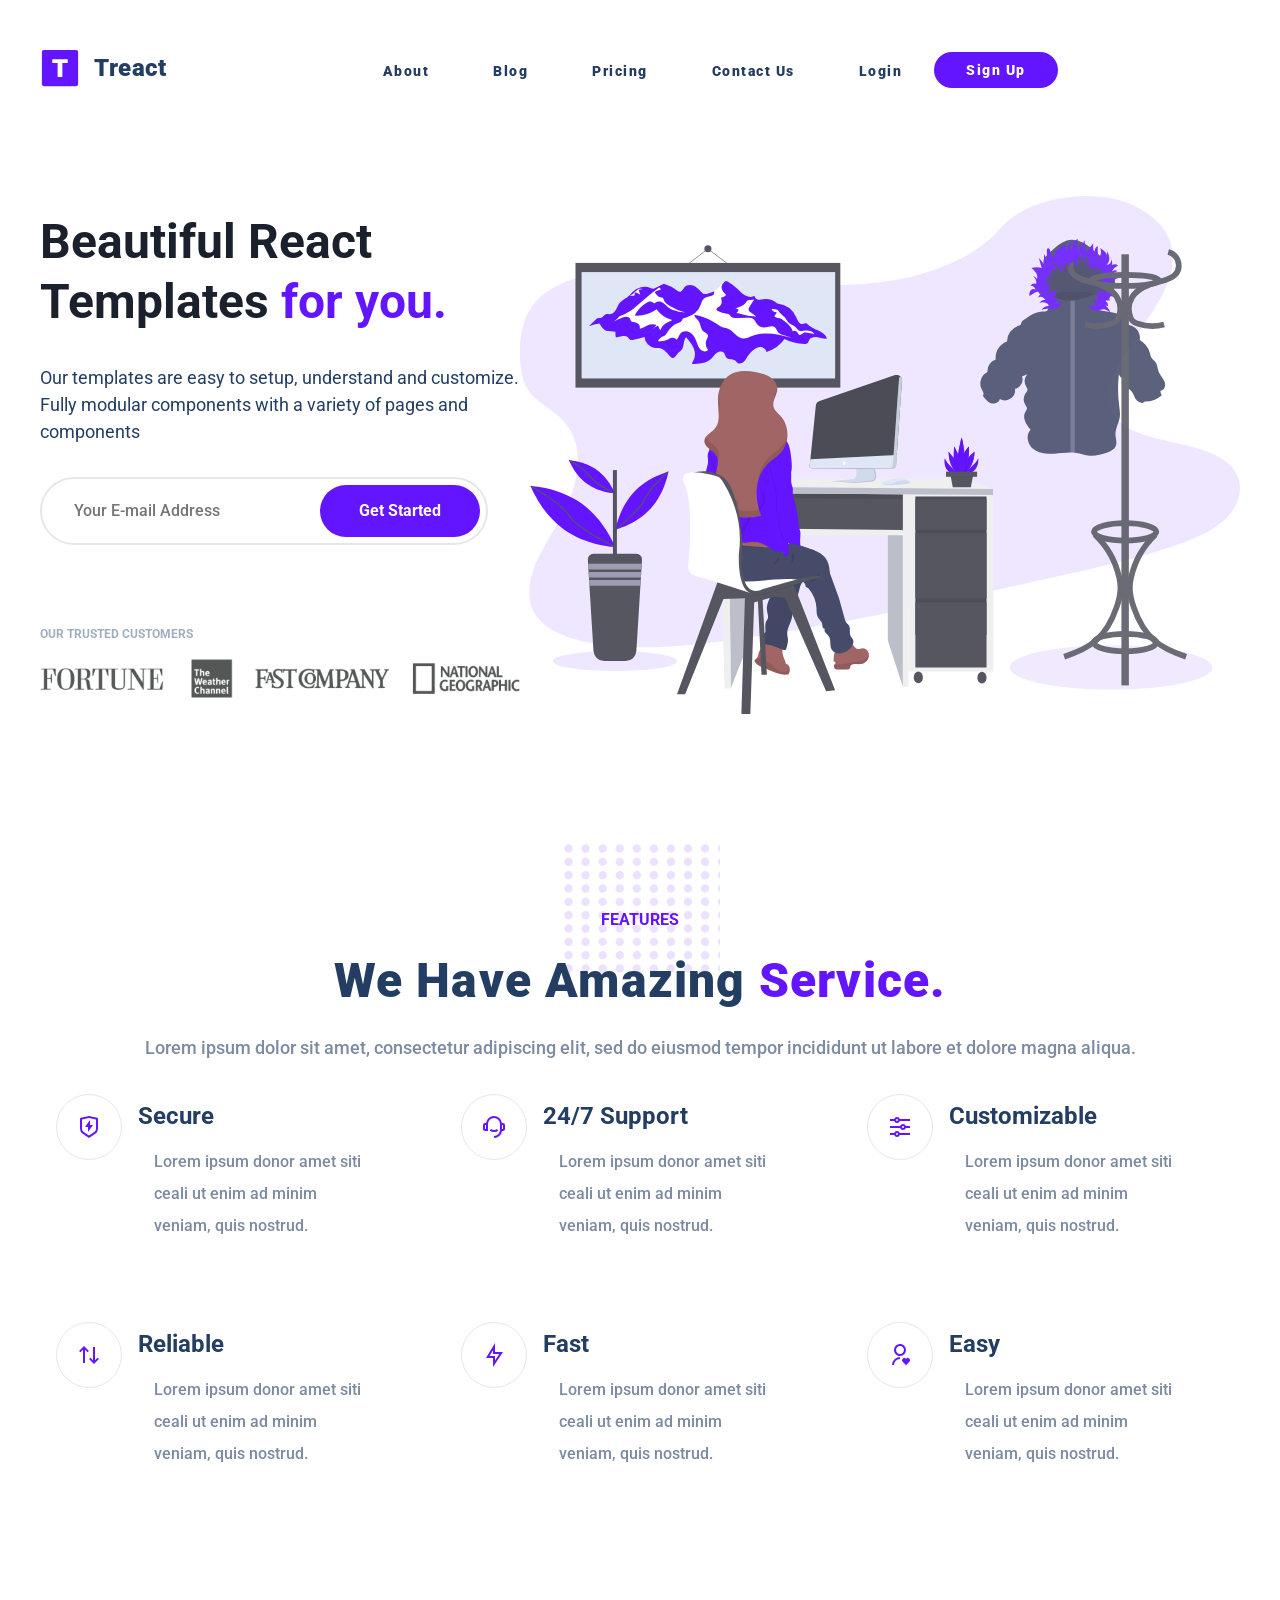
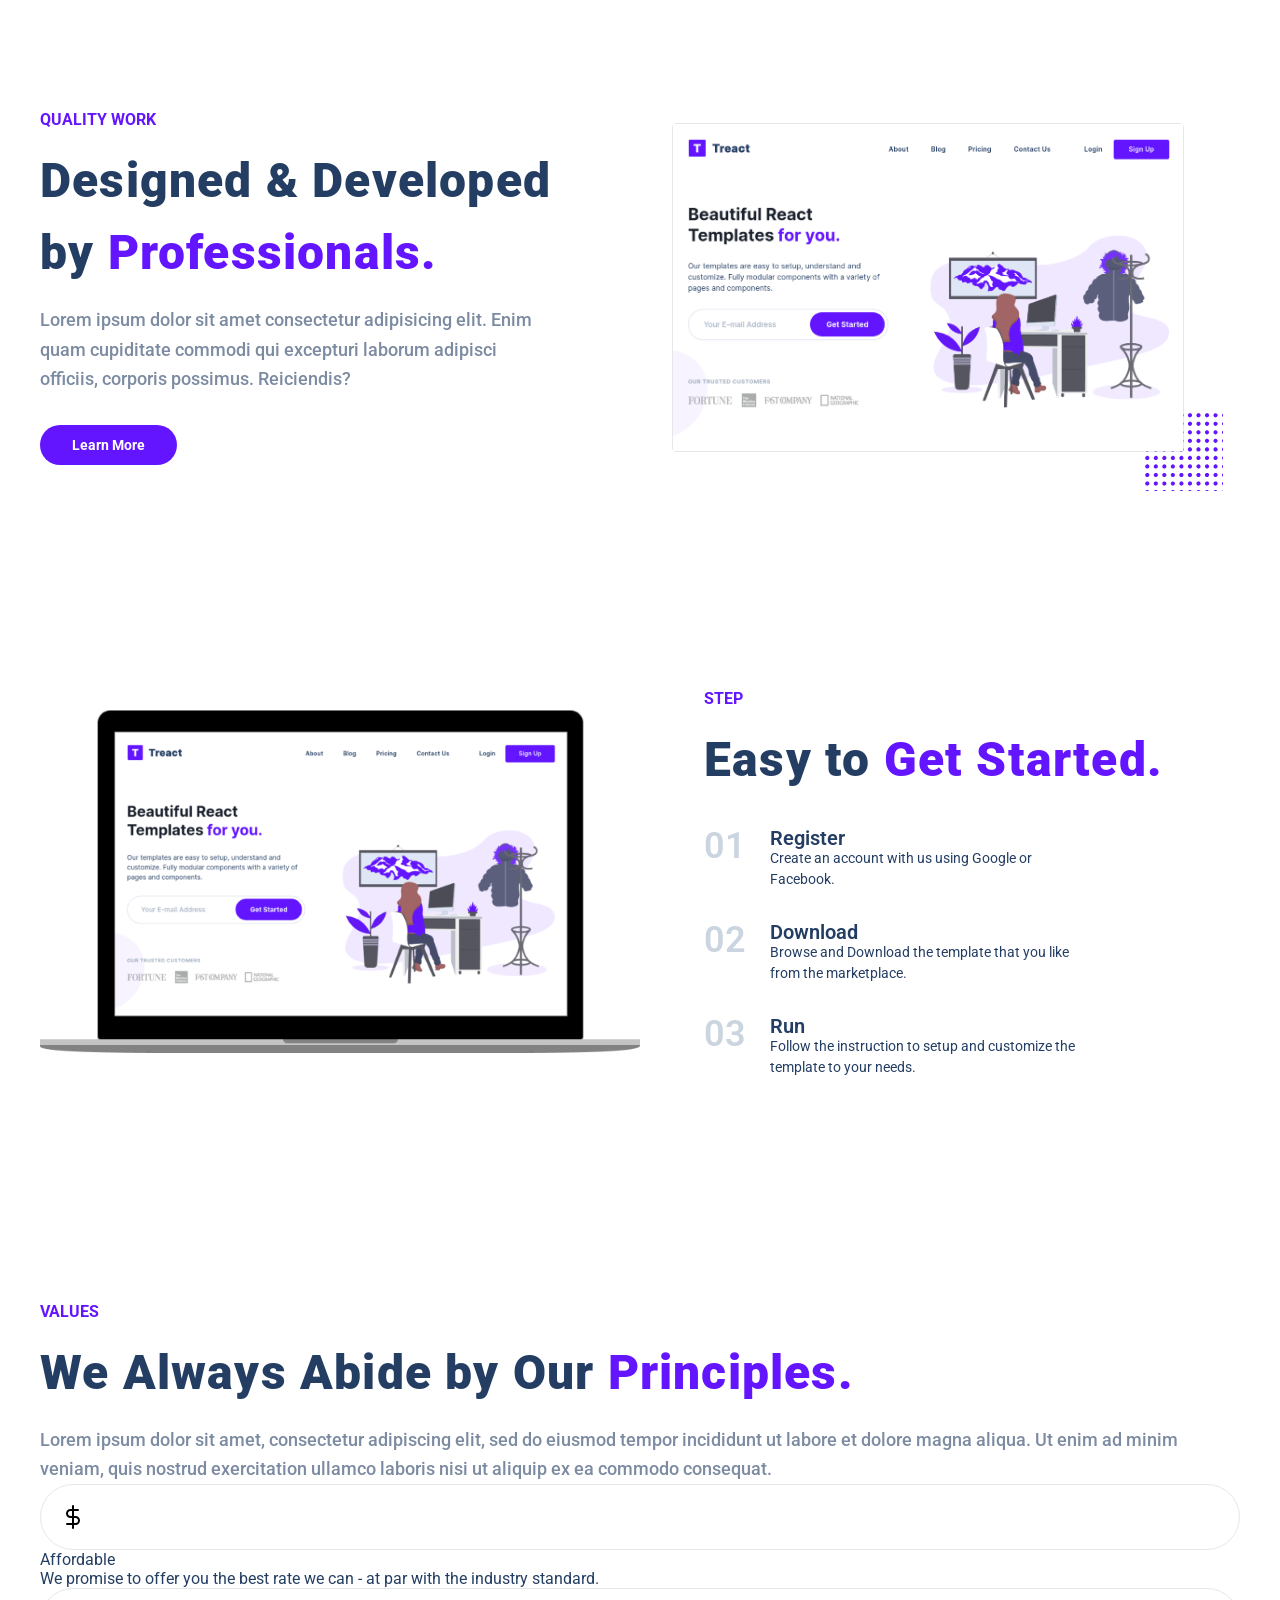
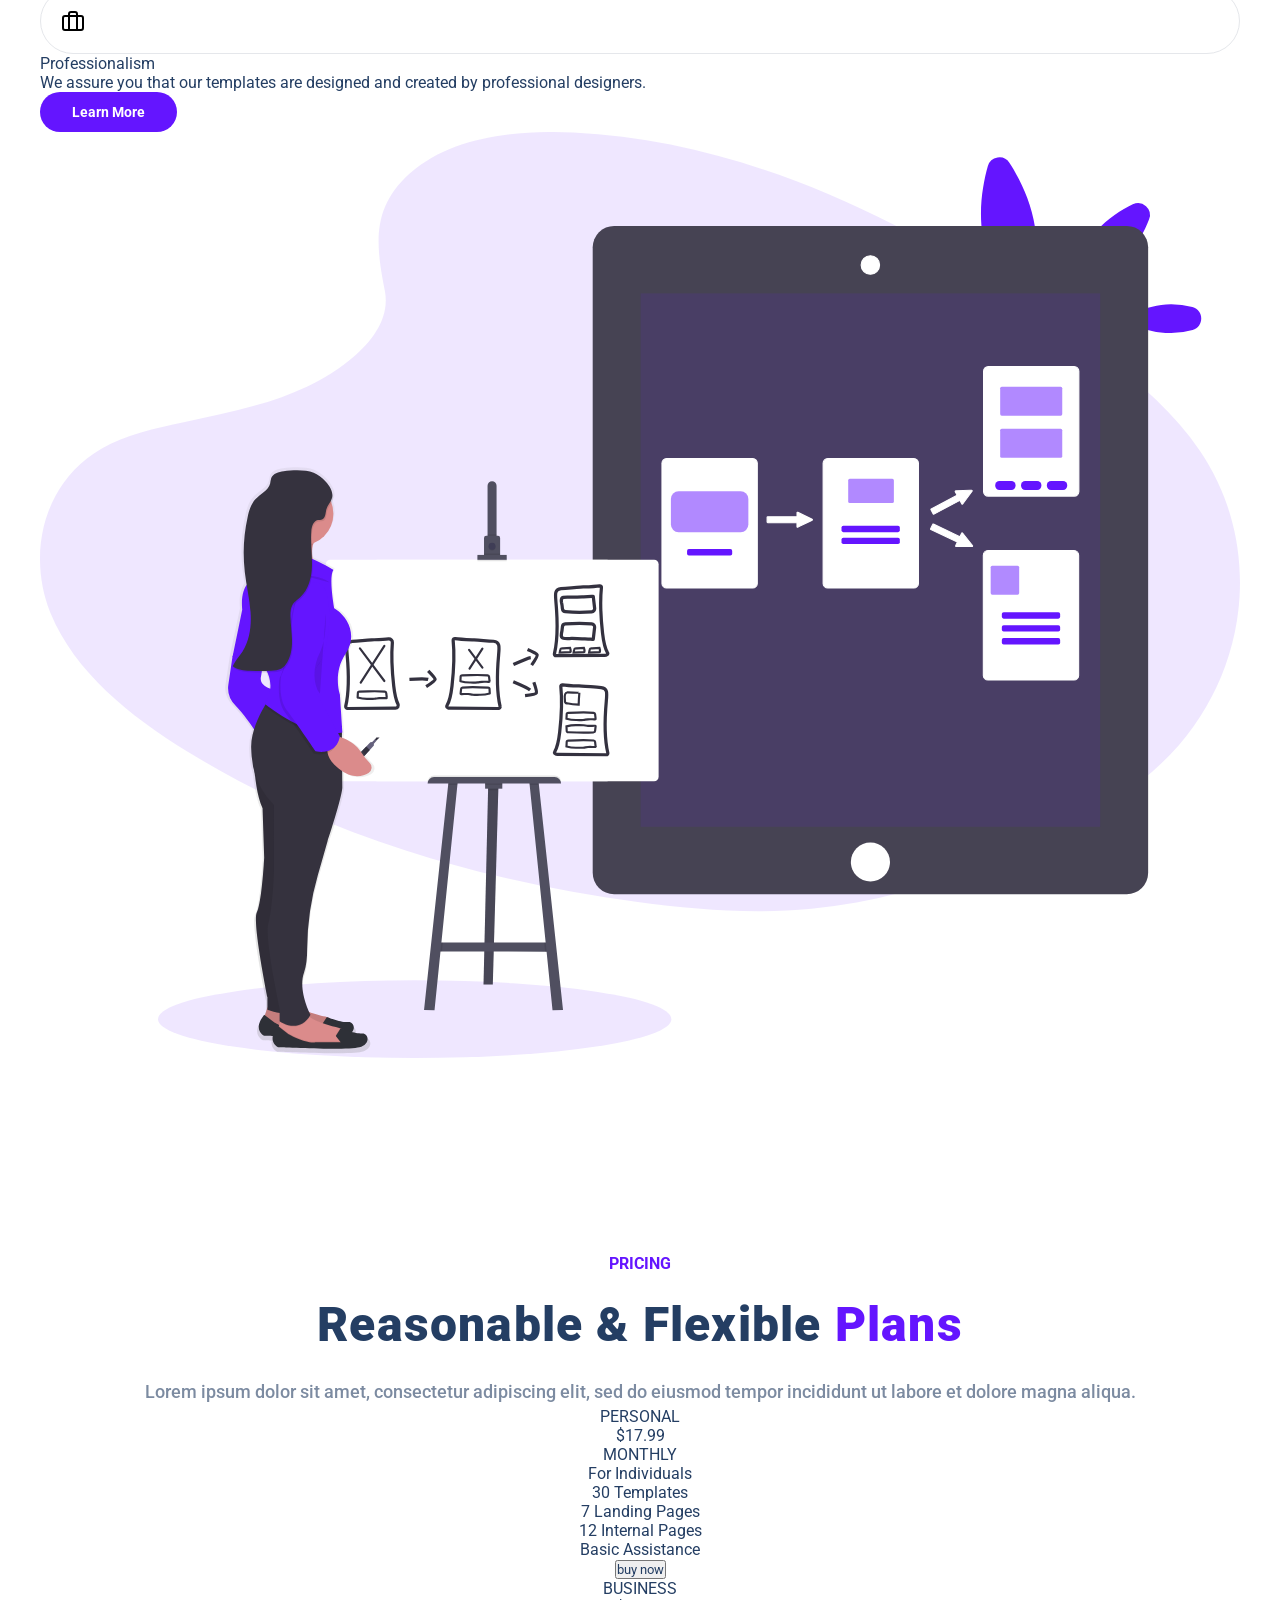
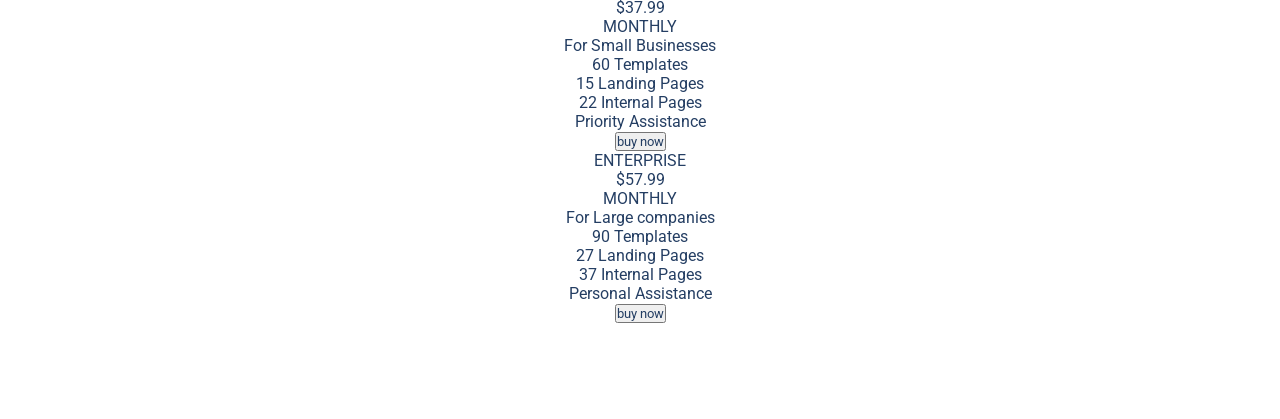
==== index-test.html @ e3ac6ba7 "created a test site that is not working for the pricing" ====
<!DOCTYPE html>
<html lang="en">
<head>
    <!-- <script src="https://kit.fontawesome.com/c29aec6c69.js" crossorigin="anonymous"></script> -->
    <meta charset="UTF-8">
    <meta name="viewport" content="width=device-width, initial-scale=1.0">
    <title>Treact</title>
    <link rel="stylesheet" href="style.css">
    <!-- <link rel="stylesheet" href="https://cdnjs.cloudflare.com/ajax/libs/font-awesome/6.5.1/css/all.min.css"/> -->
    <link rel="stylesheet" href="https://pro.fontawesome.com/releases/v5.10.0/css/all.css"
        integrity="sha384-AYmEC3Yw5cVb3ZcuHtOA93w35dYTsvhLPVnYs9eStHfGJvOvKxVfELGroGkvsg+p" crossorigin="anonymous" />
    <script src="index.js"></script>
</head>
<body>
    <section id="landing">
        <nav>
            <div class=" row nav">
                <div class="nav__logo">
                    <img class="nav__logo--img" src=".\assets\logo.svg" alt="React Logo" />
                    <div class="nav__logo--title">Treact</div>
                </div>
                <ul class="nav__links">
                    <li><a href="#" class="nav__link">About</a></li>
                    <li><a href="#" class="nav__link">Blog</a></li>
                    <li><a href="#" class="nav__link">Pricing</a></li>
                    <li><a href="#" class="nav__link">Contact Us</a></li>
                    <li><a href="#" class="nav__link">Login</a></li>
                    <li><a href="sign-up.html" class="nav__link nav__link--primary">Sign Up</a></li>
                </ul>
                <!-- this button works with the url link above with the 'https' -->
                <!-- <button class="btn__menu" id="menu" onclick="openMenu()"><i class="fa-solid fa-bars-staggered"></i></button> -->
                 <div class="btn__menu menu__X" id="menu" onclick="openMenu()">
                    <i class="fa-solid fa-bars-staggered"></i>
                 </div>
                    
                <div class="menu__backdrop" id="menu">
                    <button class="btn__menu btn__menu--close" id="close" onclick="closeMenu()">
                        <i class="fa-solid fa-times"></i>
                    </button>
                    <ul class="menu__links">
                        <li class="menu__list">
                            <a href="#" class="menu__link" onclick="closeMenu()">HOME</a>
                        </li>
                        <li class="menu__list">
                            <a href="#" class="menu__link" onclick="closeMenu()">FEATURES</a>
                        </li>
                        <li class="menu__list">
                            <a href="#" class="menu__link" onclick="closeMenu()">WORKS</a>
                        </li>
                        <li class="menu__list">
                            <a href="#" class="menu__link" onclick="closeMenu()">STEPS</a>
                        </li>
                        <li class="menu__list">
                            <a href="#" class="menu__link" onclick="closeMenu()">VALUES</a>
                        </li>
                        <li class="menu__list">
                            <a href="#" class="menu__link" onclick="closeMenu()">PRICING</a>
                        </li>
                        <li class="menu__list">
                            <a href="#" class="menu__link" onclick="closeMenu()">TESTIMONIALS</a>
                        </li>
                        <li class="menu__list">
                            <a href="#" class="menu__link" onclick="closeMenu()">CONTACTS</a>
                        </li>
                    </ul>
                </div>
            </div>
        </nav>
    </section>
    <header>
        <div class="container">
            <div class="row">
                <div class="header__description">
                    <h1>
                        Beautiful React Templates <span class="purple">for you.</span>
                    </h1>
                    <p class="header__description--para">
                        Our templates are easy to setup, understand and 
                        customize.  Fully modular components with a variety of pages and 
                        components
                    </p>
                    <div class="header__email">
                        <input type="email" class="header__email--input" placeholder="Your E-mail Address">
                        <button class="header__email--btn">Get Started</button>
                    </div>
                    <p class="header__customers--title">OUR TRUSTED CUSTOMERS</p>
                    <img src="./assets/customers-logo-strip.png" class="header__customers">
                </div>
                <figure class="header__img--wrapper"> 
                    <img src="./assets/design-illustration.svg" class="header__img">
                </figure>
            </div>
        </div>
    </header>
    <!-- this is the feature section of the website -->
    <section>

    </section>
    <main>
        <section id="features">
            <div class="container">
                <div class="row__narrow">
                    <h4 class="section__tag">FEATURES</h4>
                    <h2 class="section__title">
                        We Have Amazing <span class="purple">Service.</span>
                    </h2>
                    <div class="section__para">
                        Lorem ipsum dolor sit amet, consectetur adipiscing elit, 
                        sed do eiusmod tempor incididunt ut labore et dolore magna aliqua.
                    </div>
                    <div class="services">
                        <div class="service">
                            <div class="service__row">
                                <figure class="service__img--wrapper">
                                    <img src="./assets/shield-icon.svg" class="service__img">
                                </figure>
                                <div class="service__text">
                                    <h2 class="service__title">Secure</h2>
                                    <p class="service__para">
                                      Lorem ipsum donor amet siti ceali ut enim ad minim veniam, 
                                      quis nostrud. 
                                    </p>
                                </div>
                            </div>
                        </div>
                        <div class="service">
                            <div class="service__row">
                                <figure class="service__img--wrapper">
                                    <img src="./assets/support-icon.svg" class="service__img">
                                </figure>
                                <div class="service__text">
                                    <h2 class="service__title">24/7 Support</h2>
                                    <p class="service__para">
                                      Lorem ipsum donor amet siti ceali ut enim ad minim veniam, 
                                      quis nostrud. 
                                    </p>
                                </div>
                            </div>
                        </div>
                        <div class="service">
                            <div class="service__row">
                                <figure class="service__img--wrapper">
                                    <img src="./assets/customize-icon.svg" class="service__img">
                                </figure>
                                <div class="service__text">
                                    <h2 class="service__title">Customizable</h2>
                                    <p class="service__para">
                                      Lorem ipsum donor amet siti ceali ut enim ad minim veniam, 
                                      quis nostrud. 
                                    </p>
                                </div>
                            </div>
                        </div>
                        <div class="service">
                            <div class="service__row">
                                <figure class="service__img--wrapper">
                                    <img src="./assets/reliable-icon.svg" class="service__img">
                                </figure>
                                <div class="service__text">
                                    <h2 class="service__title">Reliable</h2>
                                    <p class="service__para">
                                      Lorem ipsum donor amet siti ceali ut enim ad minim veniam, 
                                      quis nostrud. 
                                    </p>
                                </div>
                            </div>
                        </div>
                        <div class="service">
                            <div class="service__row">
                                <figure class="service__img--wrapper">
                                    <img src="./assets/fast-icon.svg" class="service__img">
                                </figure>
                                <div class="service__text">
                                    <h2 class="service__title">Fast</h2>
                                    <p class="service__para">
                                      Lorem ipsum donor amet siti ceali ut enim ad minim veniam, 
                                      quis nostrud. 
                                    </p>
                                </div>
                            </div>
                        </div>
                        <div class="service">
                            <div class="service__row">
                                <figure class="service__img--wrapper">
                                    <img src="./assets/simple-icon.svg" class="service__img">
                                </figure>
                                <div class="service__text">
                                    <h2 class="service__title">Easy</h2>
                                    <p class="service__para">
                                      Lorem ipsum donor amet siti ceali ut enim ad minim veniam, 
                                      quis nostrud. 
                                    </p>
                                </div>
                            </div>
                        </div>
                    </div>
                </div>
            </div>
        </section>
        <section id="quality">
            <div class="container">
                <div class="row">
                    <div class="quality__description">
                        <div class="section__tag">QUALITY WORK</div>
                        <h2 class="section__title">
                            Designed & Developed by 
                            <span class="purple">Professionals.</span>
                        </h2>
                        <p class="section__para">
                            Lorem ipsum dolor sit amet consectetur adipisicing elit. 
                            Enim quam cupiditate commodi qui excepturi laborum adipisci officiis, 
                            corporis possimus. Reiciendis?
                        </p>
                        <button class="btn">Learn More</button>
                    </div>
                    <figure class="quality__img--wrapper">
                        <img src="./assets/hero-screenshot-1.png" class="quality__img">
                        <svg viewBox="0 0 1200 1200" class="quality__grid">
                            <path d="M 55 33.5 C 44.5 37 35 47.6 32.8 58.3 c -4.3 20.6 16.3 41.2 36.9 36.9 c 15.5 -3.2 27.5 -19 26 -33.9 c -1.1 -10.5 -9 -21.3 -19 -26.2 c -6.1 -2.9 -15.5 -3.6 -21.7 -1.6 Z M 183 33.5 c -15.1 5 -25.3 21.6 -22.2 36.2 c 2.5 11.9 13.6 23 25.4 25.5 c 19.4 4.1 39.5 -14.2 37.5 -33.9 c -1.1 -10.5 -9 -21.3 -19 -26.2 c -6.1 -2.9 -15.5 -3.6 -21.7 -1.6 Z M 311 33.5 c -10.5 3.5 -20 14.1 -22.2 24.8 c -4.3 20.6 16.3 41.2 36.9 36.9 c 15.5 -3.2 27.5 -19 26 -33.9 c -1.1 -10.5 -9 -21.3 -19 -26.2 c -6.1 -2.9 -15.5 -3.6 -21.7 -1.6 Z M 439 33.5 c -10.5 3.5 -20 14.1 -22.2 24.8 c -4.3 20.6 16.3 41.2 36.9 36.9 c 15.5 -3.2 27.5 -19 26 -33.9 c -1.1 -10.5 -9 -21.3 -19 -26.2 c -6.1 -2.9 -15.5 -3.6 -21.7 -1.6 Z M 567 33.5 c -10.5 3.5 -20 14.1 -22.2 24.8 c -4.3 20.6 16.3 41.2 36.9 36.9 c 15.5 -3.2 27.5 -19 26 -33.9 c -1.1 -10.5 -9 -21.3 -19 -26.2 c -6.1 -2.9 -15.5 -3.6 -21.7 -1.6 Z M 695 33.5 c -10.5 3.5 -20 14.1 -22.2 24.8 c -4.3 20.6 16.3 41.2 36.9 36.9 c 15.5 -3.2 27.5 -19 26 -33.9 c -1.1 -10.5 -9 -21.3 -19 -26.2 c -6.1 -2.9 -15.5 -3.6 -21.7 -1.6 Z M 823 33.5 c -10.5 3.5 -20 14.1 -22.2 24.8 c -4.3 20.6 16.3 41.2 36.9 36.9 c 15.5 -3.2 27.5 -19 26 -33.9 c -1.1 -10.5 -9 -21.3 -19 -26.2 c -6.1 -2.9 -15.5 -3.6 -21.7 -1.6 Z M 951 33.5 c -10.5 3.5 -20 14.1 -22.2 24.8 c -4.3 20.6 16.3 41.2 36.9 36.9 c 15.5 -3.2 27.5 -19 26 -33.9 c -1.1 -10.5 -9 -21.3 -19 -26.2 c -6.1 -2.9 -15.5 -3.6 -21.7 -1.6 Z M 1079 33.5 c -10.5 3.5 -20 14.1 -22.2 24.8 c -2.5 11.7 3.2 24.4 14.2 31.9 c 10.7 7.4 22.9 7.5 33.7 0.3 c 17.7 -11.8 20.1 -33.8 5.3 -48.5 c -8.5 -8.6 -20.7 -11.9 -31 -8.5 Z M 1207 33.5 c -10.5 3.5 -20 14.1 -22.2 24.8 c -2.5 11.7 3.2 24.4 14.2 31.9 c 10.7 7.4 22.9 7.5 33.7 0.3 c 17.7 -11.8 20.1 -33.8 5.3 -48.5 c -8.5 -8.6 -20.7 -11.9 -31 -8.5 Z M 55 161.5 c -10.5 3.5 -20 14.1 -22.2 24.8 c -4.3 20.6 16.3 41.2 36.9 36.9 c 15.5 -3.2 27.5 -19 26 -33.9 c -1.1 -10.5 -9 -21.3 -19 -26.2 c -6.1 -2.9 -15.5 -3.6 -21.7 -1.6 Z M 183 161.5 c -15.1 5 -25.3 21.6 -22.2 36.2 c 2.5 11.9 13.6 23 25.4 25.5 c 19.4 4.1 39.5 -14.2 37.5 -33.9 c -1.1 -10.5 -9 -21.3 -19 -26.2 c -6.1 -2.9 -15.5 -3.6 -21.7 -1.6 Z M 311 161.5 c -10.5 3.5 -20 14.1 -22.2 24.8 c -4.3 20.6 16.3 41.2 36.9 36.9 c 15.5 -3.2 27.5 -19 26 -33.9 c -1.1 -10.5 -9 -21.3 -19 -26.2 c -6.1 -2.9 -15.5 -3.6 -21.7 -1.6 Z M 439 161.5 c -10.5 3.5 -20 14.1 -22.2 24.8 c -4.3 20.6 16.3 41.2 36.9 36.9 c 15.5 -3.2 27.5 -19 26 -33.9 c -1.1 -10.5 -9 -21.3 -19 -26.2 c -6.1 -2.9 -15.5 -3.6 -21.7 -1.6 Z M 567 161.5 c -10.5 3.5 -20 14.1 -22.2 24.8 c -4.3 20.6 16.3 41.2 36.9 36.9 c 15.5 -3.2 27.5 -19 26 -33.9 c -1.1 -10.5 -9 -21.3 -19 -26.2 c -6.1 -2.9 -15.5 -3.6 -21.7 -1.6 Z M 695 161.5 c -10.5 3.5 -20 14.1 -22.2 24.8 c -4.3 20.6 16.3 41.2 36.9 36.9 c 15.5 -3.2 27.5 -19 26 -33.9 c -1.1 -10.5 -9 -21.3 -19 -26.2 c -6.1 -2.9 -15.5 -3.6 -21.7 -1.6 Z M 823 161.5 c -10.5 3.5 -20 14.1 -22.2 24.8 c -4.3 20.6 16.3 41.2 36.9 36.9 c 15.5 -3.2 27.5 -19 26 -33.9 c -1.1 -10.5 -9 -21.3 -19 -26.2 c -6.1 -2.9 -15.5 -3.6 -21.7 -1.6 Z M 951 161.5 c -10.5 3.5 -20 14.1 -22.2 24.8 c -4.3 20.6 16.3 41.2 36.9 36.9 c 15.5 -3.2 27.5 -19 26 -33.9 c -1.1 -10.5 -9 -21.3 -19 -26.2 c -6.1 -2.9 -15.5 -3.6 -21.7 -1.6 Z M 1079 161.5 c -10.5 3.5 -20 14.1 -22.2 24.8 c -2.5 11.7 3.2 24.4 14.2 31.9 c 10.7 7.4 22.9 7.5 33.7 0.3 c 17.7 -11.8 20.1 -33.8 5.3 -48.5 c -8.5 -8.6 -20.7 -11.9 -31 -8.5 Z M 1207 161.5 c -10.5 3.5 -20 14.1 -22.2 24.8 c -2.5 11.7 3.2 24.4 14.2 31.9 c 10.7 7.4 22.9 7.5 33.7 0.3 c 17.7 -11.8 20.1 -33.8 5.3 -48.5 c -8.5 -8.6 -20.7 -11.9 -31 -8.5 Z M 55 289.5 c -10.5 3.5 -20 14.1 -22.2 24.8 c -4.3 20.6 16.3 41.2 36.9 36.9 c 15.5 -3.2 27.5 -19 26 -33.9 c -1.1 -10.5 -9 -21.3 -19 -26.2 c -6.1 -2.9 -15.5 -3.6 -21.7 -1.6 Z M 183 289.5 c -10.5 3.5 -20 14.1 -22.2 24.8 c -4.3 20.6 16.3 41.2 36.9 36.9 c 15.5 -3.2 27.5 -19 26 -33.9 c -1.1 -10.5 -9 -21.3 -19 -26.2 c -6.1 -2.9 -15.5 -3.6 -21.7 -1.6 Z M 311 289.5 c -10.5 3.5 -20 14.1 -22.2 24.8 c -4.3 20.6 16.3 41.2 36.9 36.9 c 15.5 -3.2 27.5 -19 26 -33.9 c -1.1 -10.5 -9 -21.3 -19 -26.2 c -6.1 -2.9 -15.5 -3.6 -21.7 -1.6 Z M 439 289.5 c -10.5 3.5 -20 14.1 -22.2 24.8 c -4.3 20.6 16.3 41.2 36.9 36.9 c 15.5 -3.2 27.5 -19 26 -33.9 c -1.1 -10.5 -9 -21.3 -19 -26.2 c -6.1 -2.9 -15.5 -3.6 -21.7 -1.6 Z M 567 289.5 c -10.5 3.5 -20 14.1 -22.2 24.8 c -4.3 20.6 16.3 41.2 36.9 36.9 c 15.5 -3.2 27.5 -19 26 -33.9 c -1.1 -10.5 -9 -21.3 -19 -26.2 c -6.1 -2.9 -15.5 -3.6 -21.7 -1.6 Z M 695 289.5 c -10.5 3.5 -20 14.1 -22.2 24.8 c -4.3 20.6 16.3 41.2 36.9 36.9 c 15.5 -3.2 27.5 -19 26 -33.9 c -1.1 -10.5 -9 -21.3 -19 -26.2 c -6.1 -2.9 -15.5 -3.6 -21.7 -1.6 Z M 823 289.5 c -10.5 3.5 -20 14.1 -22.2 24.8 c -4.3 20.6 16.3 41.2 36.9 36.9 c 15.5 -3.2 27.5 -19 26 -33.9 c -1.1 -10.5 -9 -21.3 -19 -26.2 c -6.1 -2.9 -15.5 -3.6 -21.7 -1.6 Z M 951 289.5 c -10.5 3.5 -20 14.1 -22.2 24.8 c -4.3 20.6 16.3 41.2 36.9 36.9 c 15.5 -3.2 27.5 -19 26 -33.9 c -1.1 -10.5 -9 -21.3 -19 -26.2 c -6.1 -2.9 -15.5 -3.6 -21.7 -1.6 Z M 1079 289.5 c -10.5 3.5 -20 14.1 -22.2 24.8 c -4.3 20.6 16.3 41.2 36.9 36.9 c 15.5 -3.2 27.5 -19 26 -33.9 c -1.1 -10.5 -9 -21.3 -19 -26.2 c -6.1 -2.9 -15.5 -3.6 -21.7 -1.6 Z M 1207 289.5 c -10.5 3.5 -20 14.1 -22.2 24.8 c -4.3 20.6 16.3 41.2 36.9 36.9 c 15.5 -3.2 27.5 -19 26 -33.9 c -1.1 -10.5 -9 -21.3 -19 -26.2 c -6.1 -2.9 -15.5 -3.6 -21.7 -1.6 Z M 55 417.5 c -10.5 3.5 -20 14.1 -22.2 24.8 c -4.3 20.6 16.3 41.2 36.9 36.9 c 15.5 -3.2 27.5 -19 26 -33.9 c -1.1 -10.5 -9 -21.3 -19 -26.2 c -6.1 -2.9 -15.5 -3.6 -21.7 -1.6 Z M 183 417.5 c -10.5 3.5 -20 14.1 -22.2 24.8 c -4.3 20.6 16.3 41.2 36.9 36.9 c 15.5 -3.2 27.5 -19 26 -33.9 c -1.1 -10.5 -9 -21.3 -19 -26.2 c -6.1 -2.9 -15.5 -3.6 -21.7 -1.6 Z M 311 417.5 c -10.5 3.5 -20 14.1 -22.2 24.8 c -4.3 20.6 16.3 41.2 36.9 36.9 c 15.5 -3.2 27.5 -19 26 -33.9 c -1.1 -10.5 -9 -21.3 -19 -26.2 c -6.1 -2.9 -15.5 -3.6 -21.7 -1.6 Z M 439 417.5 c -10.5 3.5 -20 14.1 -22.2 24.8 c -4.3 20.6 16.3 41.2 36.9 36.9 c 15.5 -3.2 27.5 -19 26 -33.9 c -1.1 -10.5 -9 -21.3 -19 -26.2 c -6.1 -2.9 -15.5 -3.6 -21.7 -1.6 Z M 567 417.5 c -10.5 3.5 -20 14.1 -22.2 24.8 c -4.3 20.6 16.3 41.2 36.9 36.9 c 15.5 -3.2 27.5 -19 26 -33.9 c -1.1 -10.5 -9 -21.3 -19 -26.2 c -6.1 -2.9 -15.5 -3.6 -21.7 -1.6 Z M 695 417.5 c -10.5 3.5 -20 14.1 -22.2 24.8 c -4.3 20.6 16.3 41.2 36.9 36.9 c 15.5 -3.2 27.5 -19 26 -33.9 c -1.1 -10.5 -9 -21.3 -19 -26.2 c -6.1 -2.9 -15.5 -3.6 -21.7 -1.6 Z M 823 417.5 c -10.5 3.5 -20 14.1 -22.2 24.8 c -4.3 20.6 16.3 41.2 36.9 36.9 c 15.5 -3.2 27.5 -19 26 -33.9 c -1.1 -10.5 -9 -21.3 -19 -26.2 c -6.1 -2.9 -15.5 -3.6 -21.7 -1.6 Z M 951 417.5 c -10.5 3.5 -20 14.1 -22.2 24.8 c -4.3 20.6 16.3 41.2 36.9 36.9 c 15.5 -3.2 27.5 -19 26 -33.9 c -1.1 -10.5 -9 -21.3 -19 -26.2 c -6.1 -2.9 -15.5 -3.6 -21.7 -1.6 Z M 1079 417.5 c -10.5 3.5 -20 14.1 -22.2 24.8 c -4.3 20.6 16.3 41.2 36.9 36.9 c 15.5 -3.2 27.5 -19 26 -33.9 c -1.1 -10.5 -9 -21.3 -19 -26.2 c -6.1 -2.9 -15.5 -3.6 -21.7 -1.6 Z M 1207 417.5 c -10.5 3.5 -20 14.1 -22.2 24.8 c -4.3 20.6 16.3 41.2 36.9 36.9 c 15.5 -3.2 27.5 -19 26 -33.9 c -1.1 -10.5 -9 -21.3 -19 -26.2 c -6.1 -2.9 -15.5 -3.6 -21.7 -1.6 Z M 55 545.5 c -10.5 3.5 -20 14.1 -22.2 24.8 c -4.3 20.6 16.3 41.2 36.9 36.9 c 15.5 -3.2 27.5 -19 26 -33.9 c -1.1 -10.5 -9 -21.3 -19 -26.2 c -6.1 -2.9 -15.5 -3.6 -21.7 -1.6 Z M 183 545.5 c -10.5 3.5 -20 14.1 -22.2 24.8 c -4.3 20.6 16.3 41.2 36.9 36.9 c 15.5 -3.2 27.5 -19 26 -33.9 c -1.1 -10.5 -9 -21.3 -19 -26.2 c -6.1 -2.9 -15.5 -3.6 -21.7 -1.6 Z M 311 545.5 c -10.5 3.5 -20 14.1 -22.2 24.8 c -4.3 20.6 16.3 41.2 36.9 36.9 c 15.5 -3.2 27.5 -19 26 -33.9 c -1.1 -10.5 -9 -21.3 -19 -26.2 c -6.1 -2.9 -15.5 -3.6 -21.7 -1.6 Z M 439 545.5 c -10.5 3.5 -20 14.1 -22.2 24.8 c -4.3 20.6 16.3 41.2 36.9 36.9 c 15.5 -3.2 27.5 -19 26 -33.9 c -1.1 -10.5 -9 -21.3 -19 -26.2 c -6.1 -2.9 -15.5 -3.6 -21.7 -1.6 Z M 567 545.5 c -10.5 3.5 -20 14.1 -22.2 24.8 c -4.3 20.6 16.3 41.2 36.9 36.9 c 15.5 -3.2 27.5 -19 26 -33.9 c -1.1 -10.5 -9 -21.3 -19 -26.2 c -6.1 -2.9 -15.5 -3.6 -21.7 -1.6 Z M 695 545.5 c -10.5 3.5 -20 14.1 -22.2 24.8 c -4.3 20.6 16.3 41.2 36.9 36.9 c 15.5 -3.2 27.5 -19 26 -33.9 c -1.1 -10.5 -9 -21.3 -19 -26.2 c -6.1 -2.9 -15.5 -3.6 -21.7 -1.6 Z M 823 545.5 c -10.5 3.5 -20 14.1 -22.2 24.8 c -4.3 20.6 16.3 41.2 36.9 36.9 c 15.5 -3.2 27.5 -19 26 -33.9 c -1.1 -10.5 -9 -21.3 -19 -26.2 c -6.1 -2.9 -15.5 -3.6 -21.7 -1.6 Z M 951 545.5 c -10.5 3.5 -20 14.1 -22.2 24.8 c -4.3 20.6 16.3 41.2 36.9 36.9 c 15.5 -3.2 27.5 -19 26 -33.9 c -1.1 -10.5 -9 -21.3 -19 -26.2 c -6.1 -2.9 -15.5 -3.6 -21.7 -1.6 Z M 1079 545.5 c -10.5 3.5 -20 14.1 -22.2 24.8 c -4.3 20.6 16.3 41.2 36.9 36.9 c 15.5 -3.2 27.5 -19 26 -33.9 c -1.1 -10.5 -9 -21.3 -19 -26.2 c -6.1 -2.9 -15.5 -3.6 -21.7 -1.6 Z M 1207 545.5 c -10.5 3.5 -20 14.1 -22.2 24.8 c -4.3 20.6 16.3 41.2 36.9 36.9 c 15.5 -3.2 27.5 -19 26 -33.9 c -1.1 -10.5 -9 -21.3 -19 -26.2 c -6.1 -2.9 -15.5 -3.6 -21.7 -1.6 Z M 55 673.5 c -10.5 3.5 -20 14.1 -22.2 24.8 c -4.3 20.6 16.3 41.2 36.9 36.9 c 15.5 -3.2 27.5 -19 26 -33.9 c -1.1 -10.5 -9 -21.3 -19 -26.2 c -6.1 -2.9 -15.5 -3.6 -21.7 -1.6 Z M 183 673.5 c -10.5 3.5 -20 14.1 -22.2 24.8 c -4.3 20.6 16.3 41.2 36.9 36.9 c 15.5 -3.2 27.5 -19 26 -33.9 c -1.1 -10.5 -9 -21.3 -19 -26.2 c -6.1 -2.9 -15.5 -3.6 -21.7 -1.6 Z M 311 673.5 c -10.5 3.5 -20 14.1 -22.2 24.8 c -4.3 20.6 16.3 41.2 36.9 36.9 c 15.5 -3.2 27.5 -19 26 -33.9 c -1.1 -10.5 -9 -21.3 -19 -26.2 c -6.1 -2.9 -15.5 -3.6 -21.7 -1.6 Z M 439 673.5 c -10.5 3.5 -20 14.1 -22.2 24.8 c -4.3 20.6 16.3 41.2 36.9 36.9 c 15.5 -3.2 27.5 -19 26 -33.9 c -1.1 -10.5 -9 -21.3 -19 -26.2 c -6.1 -2.9 -15.5 -3.6 -21.7 -1.6 Z M 567 673.5 c -10.5 3.5 -20 14.1 -22.2 24.8 c -4.3 20.6 16.3 41.2 36.9 36.9 c 15.5 -3.2 27.5 -19 26 -33.9 c -1.1 -10.5 -9 -21.3 -19 -26.2 c -6.1 -2.9 -15.5 -3.6 -21.7 -1.6 Z M 695 673.5 c -10.5 3.5 -20 14.1 -22.2 24.8 c -4.3 20.6 16.3 41.2 36.9 36.9 c 15.5 -3.2 27.5 -19 26 -33.9 c -1.1 -10.5 -9 -21.3 -19 -26.2 c -6.1 -2.9 -15.5 -3.6 -21.7 -1.6 Z M 823 673.5 c -10.5 3.5 -20 14.1 -22.2 24.8 c -4.3 20.6 16.3 41.2 36.9 36.9 c 15.5 -3.2 27.5 -19 26 -33.9 c -1.1 -10.5 -9 -21.3 -19 -26.2 c -6.1 -2.9 -15.5 -3.6 -21.7 -1.6 Z M 951 673.5 c -10.5 3.5 -20 14.1 -22.2 24.8 c -4.3 20.6 16.3 41.2 36.9 36.9 c 15.5 -3.2 27.5 -19 26 -33.9 c -1.1 -10.5 -9 -21.3 -19 -26.2 c -6.1 -2.9 -15.5 -3.6 -21.7 -1.6 Z M 1079 673.5 c -10.5 3.5 -20 14.1 -22.2 24.8 c -4.3 20.6 16.3 41.2 36.9 36.9 c 15.5 -3.2 27.5 -19 26 -33.9 c -1.1 -10.5 -9 -21.3 -19 -26.2 c -6.1 -2.9 -15.5 -3.6 -21.7 -1.6 Z M 1207 673.5 c -10.5 3.5 -20 14.1 -22.2 24.8 c -4.3 20.6 16.3 41.2 36.9 36.9 c 15.5 -3.2 27.5 -19 26 -33.9 c -1.1 -10.5 -9 -21.3 -19 -26.2 c -6.1 -2.9 -15.5 -3.6 -21.7 -1.6 Z M 55 801.5 c -10.5 3.5 -20 14.1 -22.2 24.8 c -4.3 20.6 16.3 41.2 36.9 36.9 c 15.5 -3.2 27.5 -19 26 -33.9 c -1.1 -10.5 -9 -21.3 -19 -26.2 c -6.1 -2.9 -15.5 -3.6 -21.7 -1.6 Z M 183 801.5 c -10.5 3.5 -20 14.1 -22.2 24.8 c -4.3 20.6 16.3 41.2 36.9 36.9 c 15.5 -3.2 27.5 -19 26 -33.9 c -1.1 -10.5 -9 -21.3 -19 -26.2 c -6.1 -2.9 -15.5 -3.6 -21.7 -1.6 Z M 311 801.5 c -10.5 3.5 -20 14.1 -22.2 24.8 c -2.5 11.7 3.2 24.4 14.2 31.9 c 10.7 7.4 22.9 7.5 33.7 0.3 c 17.7 -11.8 20.1 -33.8 5.3 -48.5 c -8.5 -8.6 -20.7 -11.9 -31 -8.5 Z M 439 801.5 c -10.5 3.5 -20 14.1 -22.2 24.8 c -2.5 11.7 3.2 24.4 14.2 31.9 c 10.7 7.4 22.9 7.5 33.7 0.3 c 17.7 -11.8 20.1 -33.8 5.3 -48.5 c -8.5 -8.6 -20.7 -11.9 -31 -8.5 Z M 567 801.5 c -15.1 5 -25.3 21.6 -22.2 36.2 c 2.5 11.9 13.6 23 25.5 25.5 c 19.3 4.1 39.4 -14.2 37.4 -33.9 c -1.1 -10.5 -9 -21.3 -19 -26.2 c -6.1 -2.9 -15.5 -3.6 -21.7 -1.6 Z M 695 801.5 c -15.1 5 -25.3 21.6 -22.2 36.2 c 2.5 11.9 13.6 23 25.5 25.5 c 19.3 4.1 39.4 -14.2 37.4 -33.9 c -1.1 -10.5 -9 -21.3 -19 -26.2 c -6.1 -2.9 -15.5 -3.6 -21.7 -1.6 Z M 823 801.5 c -15.1 5 -25.3 21.6 -22.2 36.2 c 2.5 11.9 13.6 23 25.5 25.5 c 19.3 4.1 39.4 -14.2 37.4 -33.9 c -1.1 -10.5 -9 -21.3 -19 -26.2 c -6.1 -2.9 -15.5 -3.6 -21.7 -1.6 Z M 951 801.5 c -15.1 5 -25.3 21.6 -22.2 36.2 c 2.5 11.9 13.6 23 25.5 25.5 c 19.3 4.1 39.4 -14.2 37.4 -33.9 c -1.1 -10.5 -9 -21.3 -19 -26.2 c -6.1 -2.9 -15.5 -3.6 -21.7 -1.6 Z M 1079 801.5 c -10.5 3.5 -20 14.1 -22.2 24.8 c -4.3 20.6 16.3 41.2 36.9 36.9 c 15.5 -3.2 27.5 -19 26 -33.9 c -1.1 -10.5 -9 -21.3 -19 -26.2 c -6.1 -2.9 -15.5 -3.6 -21.7 -1.6 Z M 1207 801.5 c -10.5 3.5 -20 14.1 -22.2 24.8 c -4.3 20.6 16.3 41.2 36.9 36.9 c 15.5 -3.2 27.5 -19 26 -33.9 c -1.1 -10.5 -9 -21.3 -19 -26.2 c -6.1 -2.9 -15.5 -3.6 -21.7 -1.6 Z M 55 929.5 c -10.5 3.5 -20 14.1 -22.2 24.8 c -4.3 20.6 16.3 41.2 36.9 36.9 c 15.5 -3.2 27.5 -19 26 -33.9 c -1.1 -10.5 -9 -21.3 -19 -26.2 c -6.1 -2.9 -15.5 -3.6 -21.7 -1.6 Z M 183 929.5 c -10.5 3.5 -20 14.1 -22.2 24.8 c -4.3 20.6 16.3 41.2 36.9 36.9 c 15.5 -3.2 27.5 -19 26 -33.9 c -1.1 -10.5 -9 -21.3 -19 -26.2 c -6.1 -2.9 -15.5 -3.6 -21.7 -1.6 Z M 311 929.5 c -10.5 3.5 -20 14.1 -22.2 24.8 c -2.5 11.7 3.2 24.4 14.2 31.9 c 10.7 7.4 22.9 7.5 33.7 0.3 c 17.7 -11.8 20.1 -33.8 5.3 -48.5 c -8.5 -8.6 -20.7 -11.9 -31 -8.5 Z M 439 929.5 c -10.5 3.5 -20 14.1 -22.2 24.8 c -2.5 11.7 3.2 24.4 14.2 31.9 c 10.7 7.4 22.9 7.5 33.7 0.3 c 17.7 -11.8 20.1 -33.8 5.3 -48.5 c -8.5 -8.6 -20.7 -11.9 -31 -8.5 Z M 567 929.5 c -15.1 5 -25.3 21.6 -22.2 36.2 c 2.5 11.9 13.6 23 25.5 25.5 c 19.3 4.1 39.4 -14.2 37.4 -33.9 c -1.1 -10.5 -9 -21.3 -19 -26.2 c -6.1 -2.9 -15.5 -3.6 -21.7 -1.6 Z M 695 929.5 c -15.1 5 -25.3 21.6 -22.2 36.2 c 2.5 11.9 13.6 23 25.5 25.5 c 19.3 4.1 39.4 -14.2 37.4 -33.9 c -1.1 -10.5 -9 -21.3 -19 -26.2 c -6.1 -2.9 -15.5 -3.6 -21.7 -1.6 Z M 823 929.5 c -15.1 5 -25.3 21.6 -22.2 36.2 c 2.5 11.9 13.6 23 25.5 25.5 c 19.3 4.1 39.4 -14.2 37.4 -33.9 c -1.1 -10.5 -9 -21.3 -19 -26.2 c -6.1 -2.9 -15.5 -3.6 -21.7 -1.6 Z M 951 929.5 c -15.1 5 -25.3 21.6 -22.2 36.2 c 2.5 11.9 13.6 23 25.5 25.5 c 19.3 4.1 39.4 -14.2 37.4 -33.9 c -1.1 -10.5 -9 -21.3 -19 -26.2 c -6.1 -2.9 -15.5 -3.6 -21.7 -1.6 Z M 1079 929.5 c -10.5 3.5 -20 14.1 -22.2 24.8 c -4.3 20.6 16.3 41.2 36.9 36.9 c 15.5 -3.2 27.5 -19 26 -33.9 c -1.1 -10.5 -9 -21.3 -19 -26.2 c -6.1 -2.9 -15.5 -3.6 -21.7 -1.6 Z M 1207 929.5 c -10.5 3.5 -20 14.1 -22.2 24.8 c -4.3 20.6 16.3 41.2 36.9 36.9 c 15.5 -3.2 27.5 -19 26 -33.9 c -1.1 -10.5 -9 -21.3 -19 -26.2 c -6.1 -2.9 -15.5 -3.6 -21.7 -1.6 Z M 55 1057.5 c -10.5 3.5 -20 14.1 -22.2 24.8 c -4.3 20.6 16.3 41.2 36.9 36.9 c 15.5 -3.2 27.5 -19 26 -33.9 c -1.1 -10.5 -9 -21.3 -19 -26.2 c -6.1 -2.9 -15.5 -3.6 -21.7 -1.6 Z M 183 1057.5 c -10.5 3.5 -20 14.1 -22.2 24.8 c -4.3 20.6 16.3 41.2 36.9 36.9 c 15.5 -3.2 27.5 -19 26 -33.9 c -1.1 -10.5 -9 -21.3 -19 -26.2 c -6.1 -2.9 -15.5 -3.6 -21.7 -1.6 Z M 311 1057.5 c -10.5 3.5 -20 14.1 -22.2 24.8 c -2.5 11.7 3.2 24.4 14.2 31.9 c 10.7 7.4 22.9 7.5 33.7 0.3 c 17.7 -11.8 20.1 -33.8 5.3 -48.5 c -8.5 -8.6 -20.7 -11.9 -31 -8.5 Z M 439 1057.5 c -10.5 3.5 -20 14.1 -22.2 24.8 c -2.5 11.7 3.2 24.4 14.2 31.9 c 10.7 7.4 22.9 7.5 33.7 0.3 c 17.7 -11.8 20.1 -33.8 5.3 -48.5 c -8.5 -8.6 -20.7 -11.9 -31 -8.5 Z M 567 1057.5 c -10.5 3.5 -20 14.1 -22.2 24.8 c -4.3 20.6 16.3 41.2 36.9 36.9 c 15.5 -3.2 27.5 -19 26 -33.9 c -1.1 -10.5 -9 -21.3 -19 -26.2 c -6.1 -2.9 -15.5 -3.6 -21.7 -1.6 Z M 695 1057.5 c -10.5 3.5 -20 14.1 -22.2 24.8 c -4.3 20.6 16.3 41.2 36.9 36.9 c 15.5 -3.2 27.5 -19 26 -33.9 c -1.1 -10.5 -9 -21.3 -19 -26.2 c -6.1 -2.9 -15.5 -3.6 -21.7 -1.6 Z M 823 1057.5 c -10.5 3.5 -20 14.1 -22.2 24.8 c -4.3 20.6 16.3 41.2 36.9 36.9 c 15.5 -3.2 27.5 -19 26 -33.9 c -1.1 -10.5 -9 -21.3 -19 -26.2 c -6.1 -2.9 -15.5 -3.6 -21.7 -1.6 Z M 951 1057.5 c -10.5 3.5 -20 14.1 -22.2 24.8 c -4.3 20.6 16.3 41.2 36.9 36.9 c 15.5 -3.2 27.5 -19 26 -33.9 c -1.1 -10.5 -9 -21.3 -19 -26.2 c -6.1 -2.9 -15.5 -3.6 -21.7 -1.6 Z M 1079 1057.5 c -10.5 3.5 -20 14.1 -22.2 24.8 c -4.3 20.6 16.3 41.2 36.9 36.9 c 15.5 -3.2 27.5 -19 26 -33.9 c -1.1 -10.5 -9 -21.3 -19 -26.2 c -6.1 -2.9 -15.5 -3.6 -21.7 -1.6 Z M 1207 1057.5 c -10.5 3.5 -20 14.1 -22.2 24.8 c -4.3 20.6 16.3 41.2 36.9 36.9 c 15.5 -3.2 27.5 -19 26 -33.9 c -1.1 -10.5 -9 -21.3 -19 -26.2 c -6.1 -2.9 -15.5 -3.6 -21.7 -1.6 Z M 55 1185.5 c -10.5 3.5 -20 14.1 -22.2 24.8 c -4.3 20.6 16.3 41.2 36.9 36.9 c 15.5 -3.2 27.5 -19 26 -33.9 c -1.1 -10.5 -9 -21.3 -19 -26.2 c -6.1 -2.9 -15.5 -3.6 -21.7 -1.6 Z M 183 1185.5 c -10.5 3.5 -20 14.1 -22.2 24.8 c -4.3 20.6 16.3 41.2 36.9 36.9 c 15.5 -3.2 27.5 -19 26 -33.9 c -1.1 -10.5 -9 -21.3 -19 -26.2 c -6.1 -2.9 -15.5 -3.6 -21.7 -1.6 Z M 311 1185.5 c -10.5 3.5 -20 14.1 -22.2 24.8 c -4.3 20.6 16.3 41.2 36.9 36.9 c 15.5 -3.2 27.5 -19 26 -33.9 c -1.1 -10.5 -9 -21.3 -19 -26.2 c -6.1 -2.9 -15.5 -3.6 -21.7 -1.6 Z M 439 1185.5 c -10.5 3.5 -20 14.1 -22.2 24.8 c -4.3 20.6 16.3 41.2 36.9 36.9 c 15.5 -3.2 27.5 -19 26 -33.9 c -1.1 -10.5 -9 -21.3 -19 -26.2 c -6.1 -2.9 -15.5 -3.6 -21.7 -1.6 Z M 567 1185.5 c -10.5 3.5 -20 14.1 -22.2 24.8 c -4.3 20.6 16.3 41.2 36.9 36.9 c 15.5 -3.2 27.5 -19 26 -33.9 c -1.1 -10.5 -9 -21.3 -19 -26.2 c -6.1 -2.9 -15.5 -3.6 -21.7 -1.6 Z M 695 1185.5 c -10.5 3.5 -20 14.1 -22.2 24.8 c -4.3 20.6 16.3 41.2 36.9 36.9 c 15.5 -3.2 27.5 -19 26 -33.9 c -1.1 -10.5 -9 -21.3 -19 -26.2 c -6.1 -2.9 -15.5 -3.6 -21.7 -1.6 Z M 823 1185.5 c -10.5 3.5 -20 14.1 -22.2 24.8 c -4.3 20.6 16.3 41.2 36.9 36.9 c 15.5 -3.2 27.5 -19 26 -33.9 c -1.1 -10.5 -9 -21.3 -19 -26.2 c -6.1 -2.9 -15.5 -3.6 -21.7 -1.6 Z M 951 1185.5 c -10.5 3.5 -20 14.1 -22.2 24.8 c -4.3 20.6 16.3 41.2 36.9 36.9 c 15.5 -3.2 27.5 -19 26 -33.9 c -1.1 -10.5 -9 -21.3 -19 -26.2 c -6.1 -2.9 -15.5 -3.6 -21.7 -1.6 Z M 1079 1185.5 c -10.5 3.5 -20 14.1 -22.2 24.8 c -4.3 20.6 16.3 41.2 36.9 36.9 c 15.5 -3.2 27.5 -19 26 -33.9 c -1.1 -10.5 -9 -21.3 -19 -26.2 c -6.1 -2.9 -15.5 -3.6 -21.7 -1.6 Z M 1207 1185.5 c -10.5 3.5 -20 14.1 -22.2 24.8 c -4.3 20.6 16.3 41.2 36.9 36.9 c 15.5 -3.2 27.5 -19 26 -33.9 c -1.1 -10.5 -9 -21.3 -19 -26.2 c -6.1 -2.9 -15.5 -3.6 -21.7 -1.6 Z"></path>
                        </svg>
                    </figure>
                </div>
            </div>
        </section>
        <section id="steps">
            <div class="container">
                <div class="row">
                    <figure class="steps__img--wrapper">
                        <img src="./assets/hero-screenshot.png" class="steps__img" alt="Dashboard Screenshot">
                        <svg viewBox="0 0 1200 1200" class="steps__grid" xmlns="http://www.w3.org/2000/svg">
                            <defs>
                                <path id="line-of-balls" d="M55 33.5 C 44.5 37 35 47.6 32.8 58.3 c -4.3 20.6 16.3 41.2 36.9 36.9 c 15.5 -3.2 27.5 -19 26 -33.9 
                                c -1.1 -10.5 -9 -21.3 -19 -26.2 c -6.1 -2.9 -15.5 -3.6 -21.7 -1.6 Z M 183 33.5 c -15.1 5 -25.3 21.6 -22.2 
                                36.2 c 2.5 11.9 13.6 23 25.4 25.5 c 19.4 4.1 39.5 -14.2 37.5 -33.9 c -1.1 -10.5 -9 -21.3 -19 -26.2 c -6.1 
                                -2.9 -15.5 -3.6 -21.7 -1.6 Z M 311 33.5 c -10.5 3.5 -20 14.1 -22.2 24.8 c -4.3 20.6 16.3 41.2 36.9 36.9 c 
                                15.5 -3.2 27.5 -19 26 -33.9 c -1.1 -10.5 -9 -21.3 -19 -26.2 c -6.1 -2.9 -15.5 -3.6 -21.7 -1.6 Z M 439 33.5 
                                c -10.5 3.5 -20 14.1 -22.2 24.8 c -4.3 20.6 16.3 41.2 36.9 36.9 c 15.5 -3.2 27.5 -19 26 -33.9 c -1.1 -10.5 
                                -9 -21.3 -19 -26.2 c -6.1 -2.9 -15.5 -3.6 -21.7 -1.6 Z M 567 33.5 c -10.5 3.5 -20 14.1 -22.2 24.8 c -4.3 
                                20.6 16.3 41.2 36.9 36.9 c 15.5 -3.2 27.5 -19 26 -33.9 c -1.1 -10.5 -9 -21.3 -19 -26.2 c -6.1 -2.9 -15.5 
                                -3.6 -21.7 -1.6 Z M 695 33.5 c -10.5 3.5 -20 14.1 -22.2 24.8 c -4.3 20.6 16.3 41.2 36.9 36.9 c 15.5 -3.2 
                                27.5 -19 26 -33.9 c -1.1 -10.5 -9 -21.3 -19 -26.2 c -6.1 -2.9 -15.5 -3.6 -21.7 -1.6 Z M 823 33.5 c -10.5 
                                3.5 -20 14.1 -22.2 24.8 c -4.3 20.6 16.3 41.2 36.9 36.9 c 15.5 -3.2 27.5 -19 26 -33.9 c -1.1 -10.5 -9 -21.3 
                                -19 -26.2 c -6.1 -2.9 -15.5 -3.6 -21.7 -1.6 Z M 951 33.5 c -10.5 3.5 -20 14.1 -22.2 24.8 c -4.3 20.6 16.3 
                                41.2 36.9 36.9 c 15.5 -3.2 27.5 -19 26 -33.9 c -1.1 -10.5 -9 -21.3 -19 -26.2 c -6.1 -2.9 -15.5 -3.6 -21.7 
                                -1.6 Z M 1079 33.5 c -10.5 3.5 -20 14.1 -22.2 24.8 c -2.5 11.7 3.2 24.4 14.2 31.9 c 10.7 7.4 22.9 7.5 33.7 
                                0.3 c 17.7 -11.8 20.1 -33.8 5.3 -48.5 c -8.5 -8.6 -20.7 -11.9 -31 -8.5 Z M 1207 33.5 c -10.5 3.5 -20 14.1 
                                -22.2 24.8 c -2.5 11.7 3.2 24.4 14.2 31.9 c 10.7 7.4 22.9 7.5 33.7 0.3 c 17.7 -11.8 20.1 -33.8 5.3 -48.5 c 
                                -8.5 -8.6 -20.7 -11.9 -31 -8.5 Z">
                                </path>
                            </defs>
                            <!-- Repeat the line 10 time with vertical spacing -->
                            <g fill="rgba(100, 21, 255, 0.15)">
                                <use href="#line-of-balls" transform="translate(0, 0)"></use>
                                <use href="#line-of-balls" transform="translate(0, 100)"></use>
                                <use href="#line-of-balls" transform="translate(0, 200)"></use>
                                <use href="#line-of-balls" transform="translate(0, 300)"></use>
                                <use href="#line-of-balls" transform="translate(0, 400)"></use>
                                <use href="#line-of-balls" transform="translate(0, 500)"></use>
                                <use href="#line-of-balls" transform="translate(0, 600)"></use>
                                <use href="#line-of-balls" transform="translate(0, 700)"></use>
                                <use href="#line-of-balls" transform="translate(0, 800)"></use>
                                <use href="#line-of-balls" transform="translate(0, 900)"></use>
                            </g>
                        </svg>
                    </figure>
                    <div class="steps__description">
                        <div class="section__tag">STEP</div>
                        <h2 class="section__title">
                            Easy to
                            <span class="purple">Get Started.</span>
                        </h2>
                        <div class="steps__list">
                            <div class="step">
                                <div class="step__number">01</div>
                                <div class="step__description">
                                    <div class="step__title">Register</div>
                                    <p class="step__para">
                                        Create an account with us using Google or Facebook.
                                    </p>
                                </div>
                            </div>
                            <div class="step">
                                <div class="step__number">02</div>
                                <div class="step__description">
                                    <div class="step__title">Download</div>
                                    <p class="step__para">
                                        Browse and Download the template that you like from the marketplace.
                                    </p>
                                </div>
                            </div>
                            <div class="step">
                                <div class="step__number">03</div>
                                <div class="step__description">
                                    <div class="step__title">Run</div>
                                    <p class="step__para">
                                        Follow the instruction to setup and customize the template to your needs.
                                    </p>
                                </div>
                            </div>
                        </div>
                    </div>
                </div>
            </div>
        </section>
        <section id="values">
            <div class="container">
                <div class="row">
                    <div class="values__description">
                        <div class="section__tag">VALUES</div>
                        <h2 class="section__title">
                            We Always Abide by Our 
                            <span class="purple">Principles.</span>
                        </h2>
                        <div class="section__para">
                            Lorem ipsum dolor sit amet, consectetur adipiscing elit, sed do eiusmod tempor 
                            incididunt ut labore et dolore magna aliqua. Ut enim ad minim veniam, quis nostrud 
                            exercitation ullamco laboris nisi ut aliquip ex ea commodo consequat.
                        </div>
                        <div class="values__list">
                            <div class="value">
                                <div class="value__title">
                                    <div class="value__container--logoName">
                                        <figure class="service__img--wrapper">
                                            <img src="./assets/dollar-sign.svg" class="service__img">
                                        </figure>
                                        <div class="value__name">
                                            Affordable
                                        </div>
                                    </div>
                                    
                                    <div class="value__para">
                                        We promise to offer you the best rate we can - at par with the industry standard.
                                    </div>
                                </div>
                            </div>
                            <div class="value">
                                <div class="value__title">
                                    <div class="value__container--logoName">
                                        <figure class="service__img--wrapper">
                                            <!-- TO GET THIS ICON GO TO https://feathericons.com-->
                                            <img src="./assets/briefcase.svg" class="service__img">
                                        </figure>
                                        <div class="value__name">
                                        Professionalism
                                        </div>
                                    </div>
                                    
                                    <div class="value__para">
                                        We assure you that our templates are designed and created by professional designers.
                                    </div>
                                </div>
                            </div>
                        </div>
                        <button class="btn"> Learn More</button>
                    </div>
                    <img class="values__img" src="./assets/prototype-illustration.svg">
                </div>
            </div>
        </section>
        <section id="pricing">
			<div class="container">
				<div class="row__narrow">
					<div class="section__tag">
						pricing
					</div>
					<h2 class="section__title">
						Reasonable & Flexible
						<span class="purple">Plans</span>
					</h2>
					<p class="section__para">
						Lorem ipsum dolor sit amet, consectetur adipiscing elit, sed do eiusmod tempor incididunt ut labore et dolore magna aliqua.
					</p>
                </div>
                <div class="row">
					<div class="plans">
						<div class="plan">
							<div class="plan__stripe"></div>
							<div class="plan__top">
								<div class="plan__name">
									PERSONAL
								</div>
								<div class="plan__price">
									$17.99
								</div>
								<div class="plan__duration">
									MONTHLY
								</div>
							</div>
								<div class="plan__middle">
									<div class="plan__target">
										For Individuals
									</div>
									<ul class="plan__links">
										<li class="plan__link">30 Templates</li>
										<li class="plan__link">7 Landing Pages</li>
										<li class="plan__link">12 Internal Pages</li>
										<li class="plan__link">Basic Assistance</li>
									</ul>
								</div>
								<div class="plan__bottom">
									<button class="plan__button">buy now</button>
								</div>
						</div>
						<div class="plan plan__middle--blue">
							<div class="plan__stripe"></div>
							<div class="plan__top">
								<div class="plan__name">
									BUSINESS
								</div>
								<div class="plan__price">
									$37.99
								</div>
								<div class="plan__duration">
									MONTHLY
								</div>
							</div>
								<div class="plan__middle">
									<div class="plan__target">
										For Small Businesses
									</div>
								
									<ul class="plan__links">
										<li class="plan__link">60 Templates</li>
										<li class="plan__link">15 Landing Pages</li>
										<li class="plan__link">22 Internal Pages</li>
										<li class="plan__link">Priority Assistance</li>
									</ul>
								</div>
								<div class="plan__bottom">
									<button class="plan__button">buy now</button>
								</div>
						</div>
						<div class="plan">
							<div class="plan__stripe"></div>
							<div class="plan__top">
								<div class="plan__name">
									ENTERPRISE
								</div>
								<div class="plan__price">
									$57.99
								</div>
								<div class="plan__duration">
									MONTHLY
								</div>
							</div>
								<div class="plan__middle">
									<div class="plan__target">
										For Large companies
									</div>
									<ul class="plan__links">
										<li class="plan__link">90 Templates</li>
										<li class="plan__link">27 Landing Pages</li>
										<li class="plan__link">37 Internal Pages</li>
										<li class="plan__link">Personal Assistance</li>
									</ul>
								</div>
								<div class="plan__bottom">
									<button class="plan__button">buy now</button>
								</div>
						</div>
					</div>
				</div>
			</div>
		</section>
    </main>
    
</body>
</html>
---- style.css ----
@import url('https://fonts.googleapis.com/css2?family=Roboto:wght@500&display=swap');
/* the '*' means it will affect all the elements */
* {
    margin: 0;
    padding: 0;
    box-sizing: border-box;
    font-family: 'Roboto', sans-serif;
    color: #243e63;
}

img {
     width: 100%; 
    /* overflow-clip-margin: content-box;
    overflow: clip; */
}

ul {
    list-style-type: none;
    padding: 0;
    margin: 0;
}

a {
    display: inline;
    text-decoration: none;
}

h1 {
    font-size: 48px;
    color: #1a202c;
    line-height: 1.25;
    
}

.container {
    padding: 96px 0;
}

.row {
    width: 100%;
    max-width: 1200px;
    margin: 0 auto;
}

/* this ".nav__container" holds the whole navigational section */
.nav {
    display: flex;
    justify-content: space-between;
    padding-top: 40px;
    align-items: center;
} 

 .nav__logo--img {
    max-height: 40px;
    max-width: 40px;
}

.nav__logo {
    display: flex;
    align-items: center;
    margin: 8px 0;
    padding-bottom: 4px;
}

.nav__logo--title {
    font-weight: 900;
    font-size: 24px;
    margin-left: 12px;
    padding: 2px;
    letter-spacing: 0.6px;
}

/* this places everything side by side */
.nav__links {
    display: flex;
    align-items: center;
}

.nav__link {
    font-size: 14px;
    font-weight: 900;
    padding-top: 4px;
    letter-spacing: 1.5px;
    border-bottom: 2px solid transparent;
    position: relative;
    /* transition: all 300ms; */
}

/* ths section of code is for the underlining position */
.nav__link::after {
    content: "";    /* Necessary for the pseudo-element to display */
    display: block;
    width: 100%;
    height: 2px;background-color: purple;
    position: absolute;
    left: 0;
    bottom: -.5px;
    transform: scaleX(0);
    transition: transform 0.3s ease;
}

.nav__link {
    margin: 0 32px;
}

/* this hover link positions the underline up or down on the 'Y' axis */
.nav__link:hover {
    padding: 8px;
}

/* this hover determines the langth of the line a long the 'X' asis */
.nav__link:hover::after {
    transform: scaleX(1);  
}

/* this sets up the 'Sign Up' button */
.nav__link--primary {
    margin: 0;
    padding: 10px 32px;
    margin-top: 2px;
    border-radius: 9999px;
    color: #fff;
    background-color: #6415ff;
    line-height: 1.5;
    border: none;
    width: auto;
    transition: all 300ms ease;
}

/* this will remove the underline from the 'Sign Up' button */
.nav__link--primary::after {
    content: "";
    width: 0;
    height: 0;
}

button {
    cursor: pointer;
}

.btn {
    background-color: #6415ff;
    padding: 12px 32px;
    border: none;
    border-radius: 500px;
    font-size: 14px;
    color: #fff;
    font-weight: bold;
    transition: all 300ms ease;
    cursor: pointer;
}

/* this class is for the border to work on the drop down menu */
.btn__menu {
    background-color: transparent;
    font-size: 40px;
    text-align: center;
    border: none;
}

/* this class is for the color to work.  for some reason the .btn class and the .fa class will not work together */
.fa-bars-staggered {
    color: #6415ff;
}


.menu__backdrop {
    position: absolute;
    background-color: #242424;
    top: 0;
    left: 85%;
    right: 7px;
    bottom: 0;
    z-index: 100;
    display: flex;
    justify-content: center;
    align-items: center;
    transition: all 30ms ease;
    opacity: 0;
    visibility: hidden;
}

.menu {
    display: none;
}

.menu--open .menu__X {
    display: none;
}

/* this class must come before the menu--open class in order for the backdrop to show*/
.menu--open .menu__backdrop {
    visibility: visible;
    opacity: 1;
    /* display: block;*/
}

/* this class is for the .js */
.menu--open {
    max-width: 100vh;
    overflow: hidden;
}

.menu__links {
    display: flex;
    flex-direction: column;
    align-items: right;
}

.menu__list {
    padding: 32px 0;
}

.menu__link {
    font-size: 15px;
    color: white;
}

/* this class is to move the icon 'X' to the upper right hand corner */
.btn__menu--close {
    position: absolute;
    right: 20px;
    top: 10px;
    padding: 8px;
    color: white;
}

.purple {
    color: #6415ff;
}

section {
    padding: 0 32px;
}

.section__tag {
    font-size: 16px;
    color: #6415ff;
    letter-spacing: 1.6;
    font-weight: 700;
    text-transform: uppercase;
}

.section__title {
    font-size: 48px;
    font-weight: 900;
    columns: rgb(36, 62, 99);
    line-height: 1.5;
    margin: 16px 0;
    letter-spacing: 0.025em;
}

.section__para {
    font-size: 18px;
    font-weight: 500;
    color: #7c8ba1;
    line-height: 1.625;
    /*width: 700px;
    text-align: center;*/
}

/*

HEADER

*/

header .row {
    display: flex;
    align-items: center;
    justify-content: space-between;
}

.header__description {
    width: 40%;
}

.header__img--wrapper {
   width: calc(100% - 40%)
}

.header__img {
    width: 100%;
    max-width: 768px;
}

p {
    font-size: 18px;
    line-height: 1.5;
}

.header__description--para {
    margin: 32px 0;
}

.header__email {
    width: 100%;
    max-width: 448px;
    height: 68px;
    position: relative;
    display: flex;
    justify-content: flex-end;
    align-items: center;
}

.header__email--input {
    width: 100%;
    border-radius: 500px;
    border: 2px solid rgb(229, 231, 235);
    padding: 20px 192px 20px 32px;
    color: rgb(36, 62, 99);
    font-size: 16px;
    font-weight: 500;
    position: absolute;
    top: 0;
    bottom: 0;
    z-index: 1;
    transition: border-color 300ms;
}

.header__email--btn {
    z-index: 2;
    margin: 8px;
    height: calc(100% - 16px);
    border-radius: 500px;
    width: 160px;
    border: none;
    background-color: #6415ff;
    color: #fff;
    font-weight: 700;
    font-size: 16px;
    transition: all 300ms ease;
}

.header__customers--title {
    margin-top: 80px;
    color: #a0aec0;
    font-size: 12px;
    font-weight: 700;
    letter-spacing: 0.6;
}

.header__customers {
    margin-top: 16px;
    
}

/*

FEATURES

*/

#features {
    position: relative;
}

#features .row__narrow {
    display: flex;
    flex-direction: column;
    align-items: center;
}

.row__narrow {
    width: 100%;
    max-width: 1240px;
    margin: 0 auto;
}

#features .section__title, 
#pricing /* .section__title */ {
    text-align: center;
}

.services {
    display: flex;
    flex-wrap: wrap;
}

.service {
    display: flex;
    width: calc(100% / 3);
}

.service__row {
    display: flex;
    align-items: flex-start;
    padding: 32px 24px;
}

.service__img--wrapper {
    display: flex;
    padding: 20px;
    border: 1px solid #e5e7eb;
    border-radius: 500px;
}

.service__img {
    width: 24px;
    height: 24px;
}

.service__text {
    margin-top: 8px;
    margin-left: 16px;
}

.service__para {
    margin: 16px;
    font-size: 16px;
    max-width: calc(634px / 3);
    color: rgb(124, 139, 161);
    line-height: 2;
    font-weight: 500;
}

/*

QUALITY

*/

#quality .row {
    display: flex;
    justify-content: space-between;
    align-items: center;
}

.quality__description,
.quality__img--wrapper {
    width: 50%;
}

.quality__description {
    max-width: 576px;
    margin-right: 64px;
}

#quality .section__title
#values /* .section__title */ {
    line-height: 1.25;
}

#quality .btn {
    margin-top: 32px;
}

.quality__img--wrapper {
    border-radius: 4px;
    border: 1px solid rgb(229, 231, 235);
    position: relative;
    margin: 0 56px;
    z-index: 2;
    display: flex;
}

.quality__img {
    z-index: 1;
}

.quality__grid {
    position: absolute;
    transform: translateX(50%) translateY(50%) scaleX(1) scaleY(1);
    width: 80px;
    height: 80px;
    right: 0px;
    bottom: 0px;
    fill: rgb(100, 21, 255);
    --tw-text-opacity: 1;
    color: rgba(100, 21, 255, var(--tw-text-opacity));
    z-index: 0;
    display: block;
}

/*

STEPS

*/

#steps .row {
    display: flex;
    justify-items: center;
    align-items: center;
}

.steps__img {
    z-index: 2;
}

.steps__grid {
    position: absolute;
    bottom: -100px;
    left: 50%;
    transform: translateX(-50%);
    width: 10rem;
    height: 10rem;
    opacity: 0.8;
    z-index: -10;
    color: rgb(100, 21, 255);
    fill: currentColor;
}

.steps__description {
    padding: 32px 0;
    padding-left: 64px;
}

.steps__description, .steps__img--wrapper {
    width: 50%;
}

.step {
    display: flex;
    align-items: flex-start;
    margin-top: 32px;
}

.step__number {
    color: #cbd5e0;
    font-size: 36px;
    font-weight: 600;
    line-height: 1;
}

.step__description {
    display: flex;
    flex-direction: column;
    margin-left: 24px;
    max-width: 320px;
}

.step__title {
    font-weight: 600;
    font-size: 20px;
    color: #243e63;
    line-height: 1;
}

.step__para {
    font-size: 14px;
    
}

/*

VALUES

*/
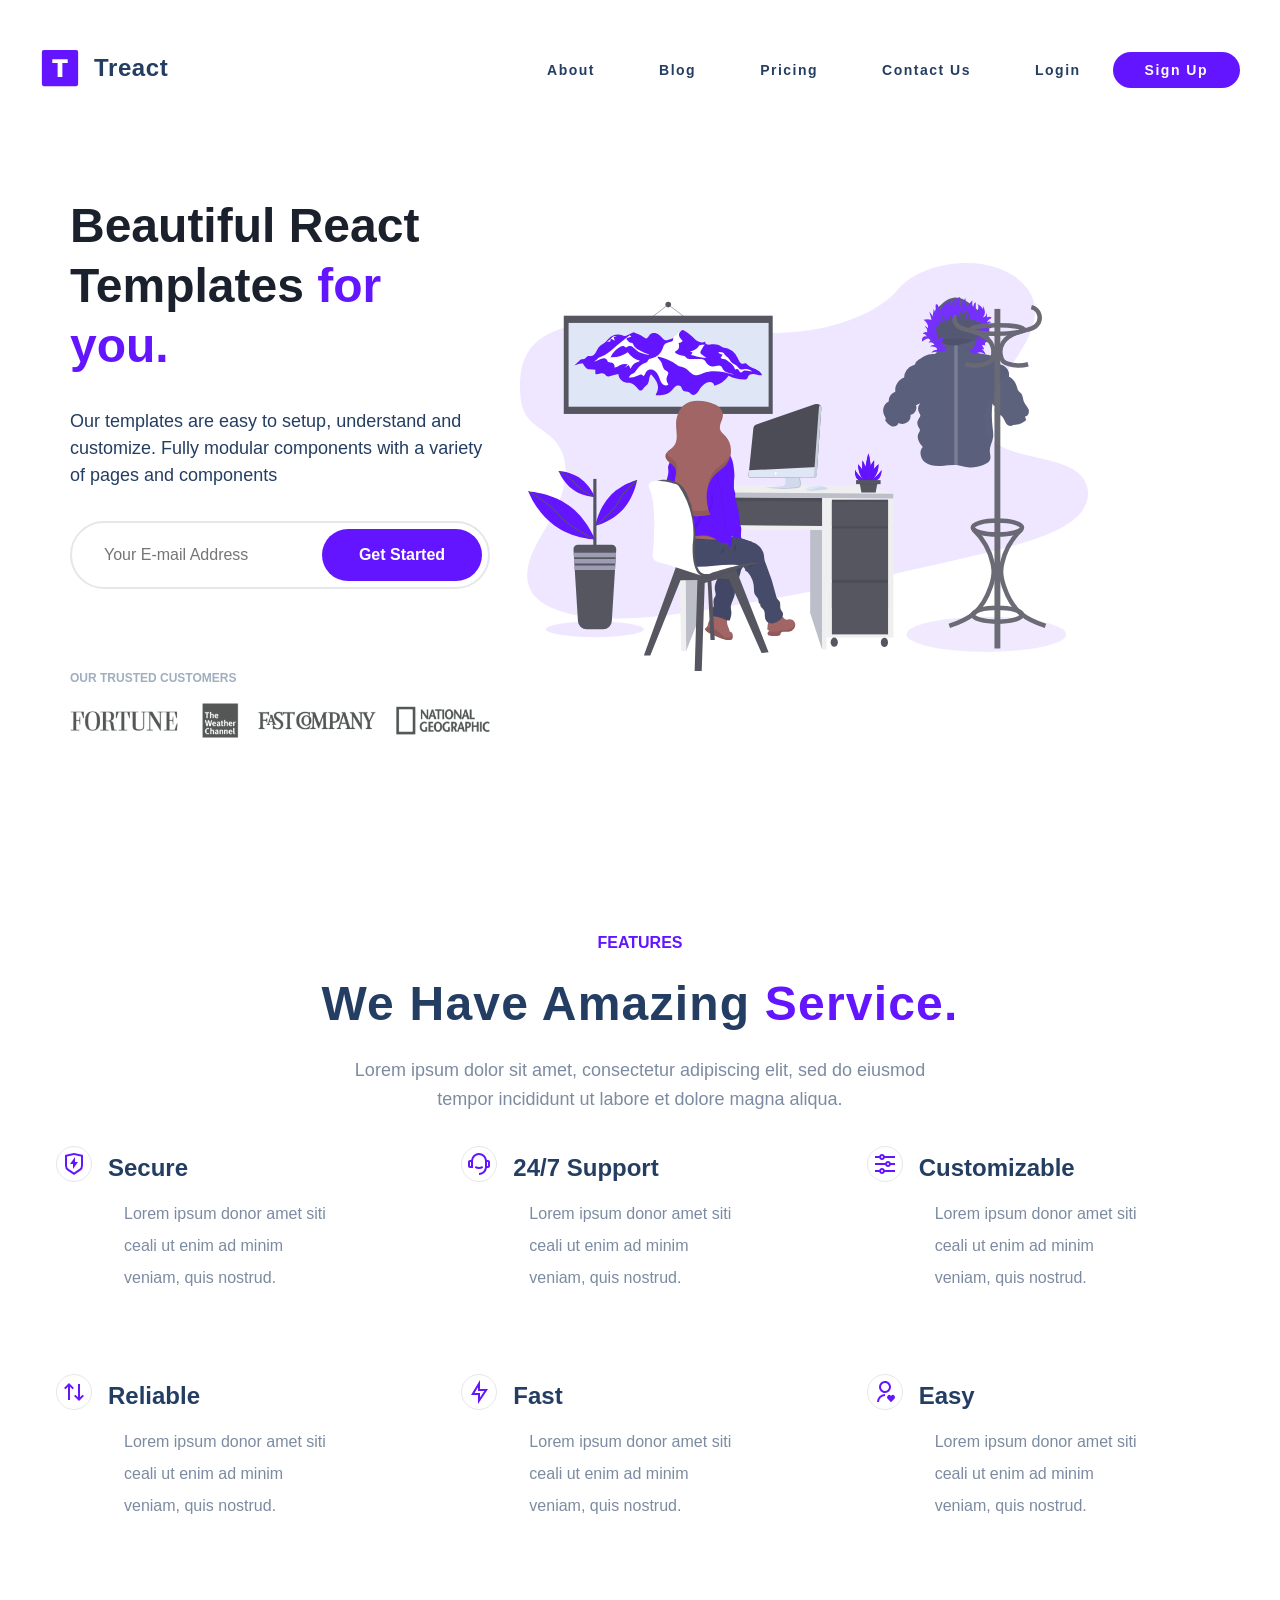
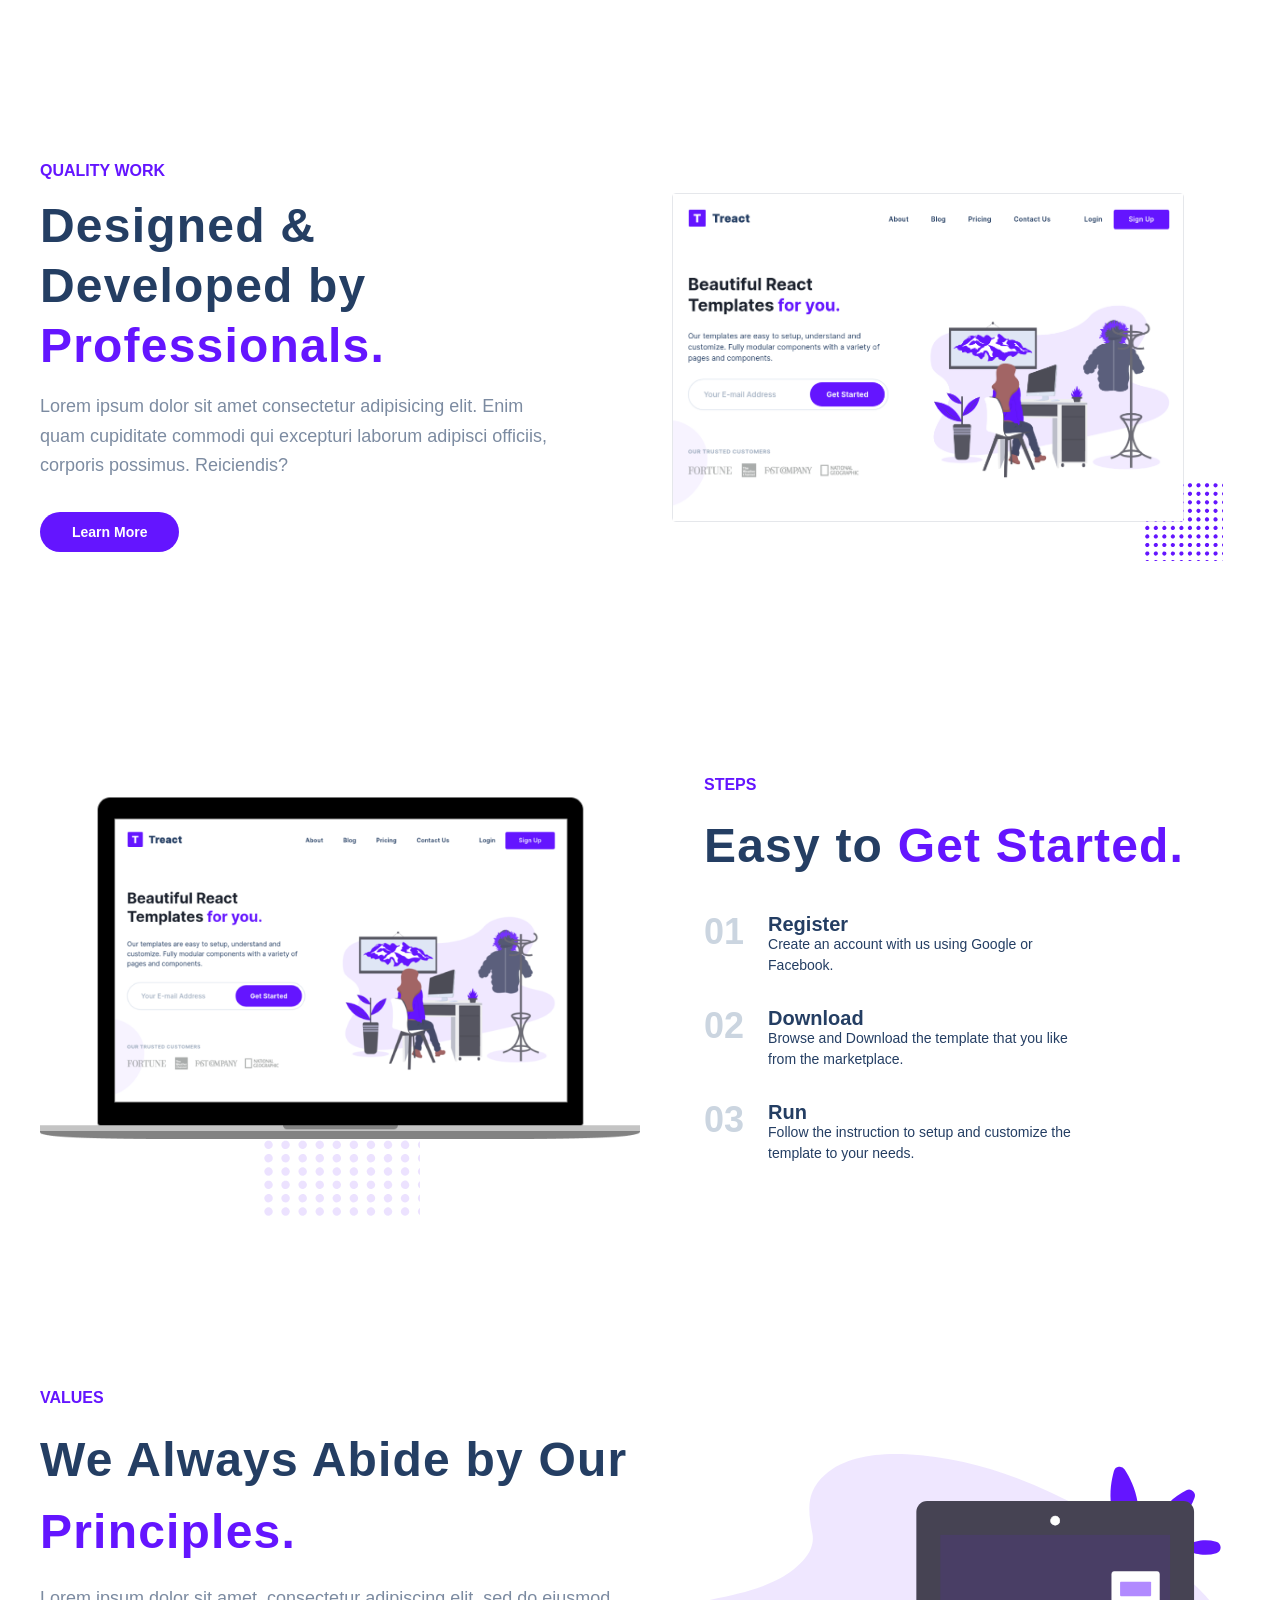
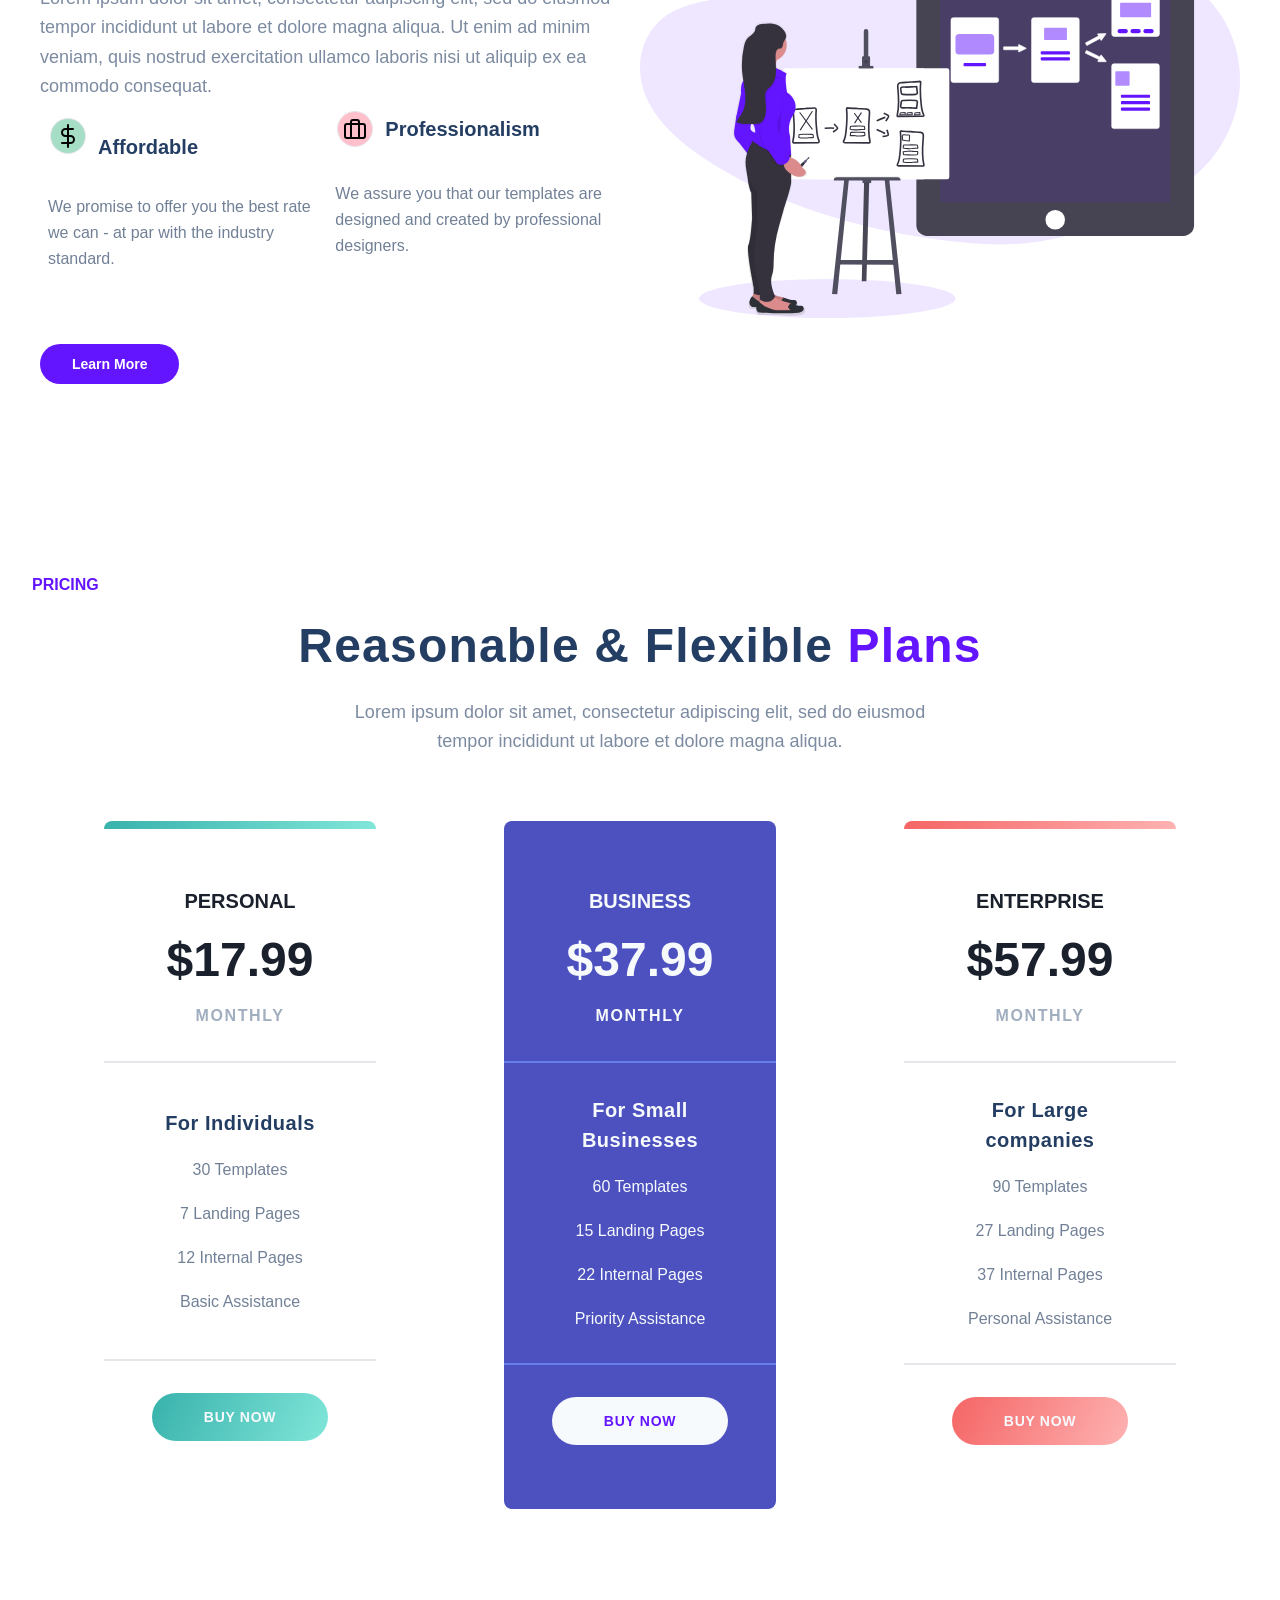
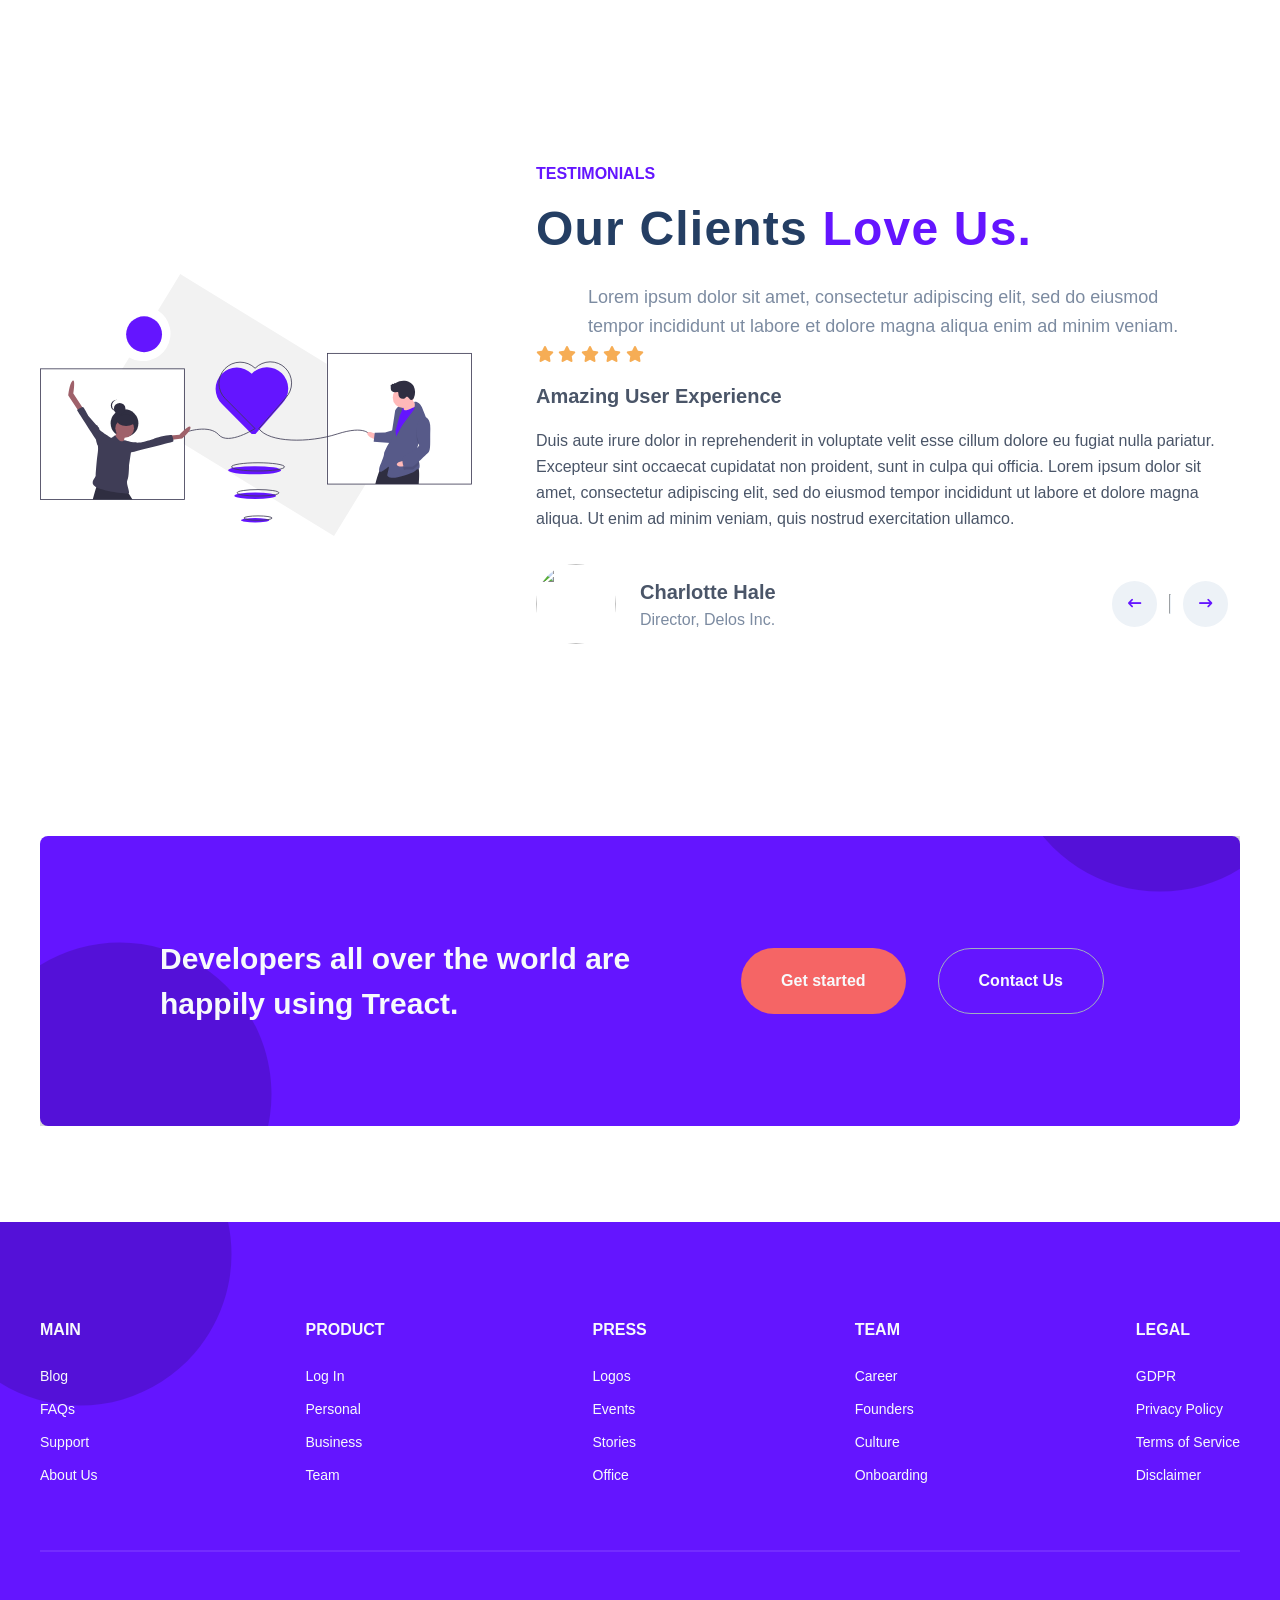
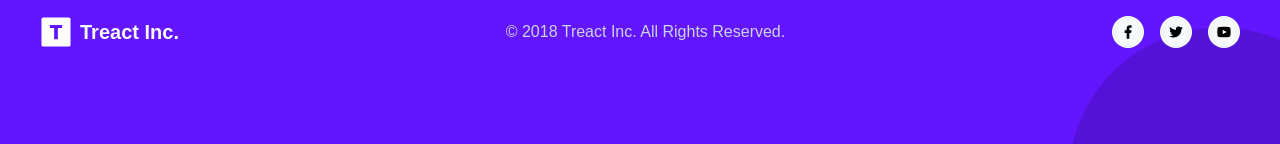
==== commit afb3a7e6: "Shrink window size does not work correctly" ====
--- a/index-test.html
+++ b/index-test.html
@@ -5,8 +5,8 @@
     <meta charset="UTF-8">
     <meta name="viewport" content="width=device-width, initial-scale=1.0">
     <title>Treact</title>
-    <link rel="stylesheet" href="style.css">
-    <!-- <link rel="stylesheet" href="https://cdnjs.cloudflare.com/ajax/libs/font-awesome/6.5.1/css/all.min.css"/> -->
+    <link rel="stylesheet" href="style-test.css">
+    <link rel="stylesheet" href="https://cdnjs.cloudflare.com/ajax/libs/font-awesome/6.5.1/css/all.min.css"/>
     <link rel="stylesheet" href="https://pro.fontawesome.com/releases/v5.10.0/css/all.css"
         integrity="sha384-AYmEC3Yw5cVb3ZcuHtOA93w35dYTsvhLPVnYs9eStHfGJvOvKxVfELGroGkvsg+p" crossorigin="anonymous" />
     <script src="index.js"></script>
@@ -104,89 +104,89 @@
                     <h2 class="section__title">
                         We Have Amazing <span class="purple">Service.</span>
                     </h2>
-                    <div class="section__para">
+                    <div class="section__para feature__para feature__pricing--para">
                         Lorem ipsum dolor sit amet, consectetur adipiscing elit, 
                         sed do eiusmod tempor incididunt ut labore et dolore magna aliqua.
                     </div>
-                    <div class="services">
-                        <div class="service">
-                            <div class="service__row">
+                    <div class="services features">
+                        <div class="service feature">
+                            <div class="service__row feature__row">
                                 <figure class="service__img--wrapper">
                                     <img src="./assets/shield-icon.svg" class="service__img">
                                 </figure>
-                                <div class="service__text">
-                                    <h2 class="service__title">Secure</h2>
-                                    <p class="service__para">
+                                <div class="service__text feature__text">
+                                    <h2 class="service__title feature__title">Secure</h2>
+                                    <p class="service__para" feature__para>
                                       Lorem ipsum donor amet siti ceali ut enim ad minim veniam, 
                                       quis nostrud. 
                                     </p>
                                 </div>
                             </div>
                         </div>
-                        <div class="service">
-                            <div class="service__row">
+                        <div class="service feature">
+                            <div class="service__row feature__row">
                                 <figure class="service__img--wrapper">
                                     <img src="./assets/support-icon.svg" class="service__img">
                                 </figure>
-                                <div class="service__text">
-                                    <h2 class="service__title">24/7 Support</h2>
-                                    <p class="service__para">
+                                <div class="service__text feature__text">
+                                    <h2 class="service__title feature__title">24/7 Support</h2>
+                                    <p class="service__para feature__para">
                                       Lorem ipsum donor amet siti ceali ut enim ad minim veniam, 
                                       quis nostrud. 
                                     </p>
                                 </div>
                             </div>
                         </div>
-                        <div class="service">
-                            <div class="service__row">
+                        <div class="service feature">
+                            <div class="service__row feature__row">
                                 <figure class="service__img--wrapper">
                                     <img src="./assets/customize-icon.svg" class="service__img">
                                 </figure>
-                                <div class="service__text">
-                                    <h2 class="service__title">Customizable</h2>
-                                    <p class="service__para">
+                                <div class="service__text feature__text">
+                                    <h2 class="service__title feature__title">Customizable</h2>
+                                    <p class="service__para feature__para">
                                       Lorem ipsum donor amet siti ceali ut enim ad minim veniam, 
                                       quis nostrud. 
                                     </p>
                                 </div>
                             </div>
                         </div>
-                        <div class="service">
-                            <div class="service__row">
+                        <div class="service feature">
+                            <div class="service__row feature__row">
                                 <figure class="service__img--wrapper">
                                     <img src="./assets/reliable-icon.svg" class="service__img">
                                 </figure>
-                                <div class="service__text">
-                                    <h2 class="service__title">Reliable</h2>
-                                    <p class="service__para">
+                                <div class="service__text feature__text">
+                                    <h2 class="service__title feature__title">Reliable</h2>
+                                    <p class="service__para feature__para">
                                       Lorem ipsum donor amet siti ceali ut enim ad minim veniam, 
                                       quis nostrud. 
                                     </p>
                                 </div>
                             </div>
                         </div>
-                        <div class="service">
-                            <div class="service__row">
+                        <div class="service feature">
+                            <div class="service__row feature__row">
                                 <figure class="service__img--wrapper">
                                     <img src="./assets/fast-icon.svg" class="service__img">
                                 </figure>
-                                <div class="service__text">
-                                    <h2 class="service__title">Fast</h2>
-                                    <p class="service__para">
+                                <div class="service__text feature__text">
+                                    <h2 class="service__title feature__title">Fast</h2>
+                                    <p class="service__para feature__para">
                                       Lorem ipsum donor amet siti ceali ut enim ad minim veniam, 
                                       quis nostrud. 
                                     </p>
                                 </div>
                             </div>
                         </div>
-                        <div class="service">
-                            <div class="service__row">
+                        <div class="service feature">
+                            <div class="service__row feature__row">
                                 <figure class="service__img--wrapper">
                                     <img src="./assets/simple-icon.svg" class="service__img">
                                 </figure>
-                                <div class="service__text">
-                                    <h2 class="service__title">Easy</h2>
-                                    <p class="service__para">
+                                <div class="service__text feature__text">
+                                    <h2 class="service__title feature__title">Easy</h2>
+                                    <p class="service__para feature__para">
                                       Lorem ipsum donor amet siti ceali ut enim ad minim veniam, 
                                       quis nostrud. 
                                     </p>
@@ -264,7 +264,7 @@
                         </svg>
                     </figure>
                     <div class="steps__description">
-                        <div class="section__tag">STEP</div>
+                        <div class="section__tag">STEPS</div>
                         <h2 class="section__title">
                             Easy to
                             <span class="purple">Get Started.</span>
@@ -320,7 +320,7 @@
                             <div class="value">
                                 <div class="value__title">
                                     <div class="value__container--logoName">
-                                        <figure class="service__img--wrapper">
+                                        <figure class="service__img--wrapper value__img--dollar">
                                             <img src="./assets/dollar-sign.svg" class="service__img">
                                         </figure>
                                         <div class="value__name">
@@ -336,12 +336,12 @@
                             <div class="value">
                                 <div class="value__title">
                                     <div class="value__container--logoName">
-                                        <figure class="service__img--wrapper">
+                                        <figure class="service__img--wrapper value__img--prof">
                                             <!-- TO GET THIS ICON GO TO https://feathericons.com-->
                                             <img src="./assets/briefcase.svg" class="service__img">
                                         </figure>
                                         <div class="value__name">
-                                        Professionalism
+                                            Professionalism
                                         </div>
                                     </div>
                                     
@@ -367,26 +367,27 @@
 						Reasonable & Flexible
 						<span class="purple">Plans</span>
 					</h2>
-					<p class="section__para">
+					<div class="section__para feature__pricing--para">
 						Lorem ipsum dolor sit amet, consectetur adipiscing elit, sed do eiusmod tempor incididunt ut labore et dolore magna aliqua.
-					</p>
-                </div>
-                <div class="row">
-					<div class="plans">
-						<div class="plan">
-							<div class="plan__stripe"></div>
-							<div class="plan__top">
-								<div class="plan__name">
-									PERSONAL
-								</div>
-								<div class="plan__price">
-									$17.99
-								</div>
-								<div class="plan__duration">
+                    </div>
+                    
+                
+                    <div class="row">
+					    <div class="plans">
+						    <div class="plan">
+							    <div class="plan__stripe"></div>
+							    <div class="plan__top">
+								    <div class="plan__name">
+									    PERSONAL
+								    </div>
+								    <div class="plan__price">
+									    $17.99
+								    </div>
+								    <div class="plan__duration">
 									MONTHLY
-								</div>
-							</div>
-								<div class="plan__middle">
+								    </div>
+							    </div>
+								<div class="plan__middle plan__middle--padding">
 									<div class="plan__target">
 										For Individuals
 									</div>
@@ -400,19 +401,21 @@
 								<div class="plan__bottom">
 									<button class="plan__button">buy now</button>
 								</div>
-						</div>
-						<div class="plan plan__middle--blue">
-							<div class="plan__stripe"></div>
-							<div class="plan__top">
-								<div class="plan__name">
-									BUSINESS
-								</div>
-								<div class="plan__price">
-									$37.99
-								</div>
-								<div class="plan__duration">
-									MONTHLY
-								</div>
+                            
+						    </div>
+
+						    <div class="plan plan__middle--blue">
+							    <div class="plan__stripe"></div>
+							    <div class="plan__top">
+								    <div class="plan__name">
+									    BUSINESS
+								    </div>
+								    <div class="plan__price">
+									    $37.99
+								    </div>
+								    <div class="plan__duration">
+									    MONTHLY
+								    </div>
 							</div>
 								<div class="plan__middle">
 									<div class="plan__target">
@@ -462,7 +465,186 @@
 				</div>
 			</div>
 		</section>
+        <section id="testimonials">
+            <div class="container">
+                <div class="row">
+                    <img src="./assets/love-illustration.svg" alt class="testimonials__img">
+                    <div class="testimonials__description">
+                        <div class="section__tag">testimonials</div>
+                        <h2 class="section__title"> 
+                            Our Clients
+                            <span class="purple">Love Us.</span>
+                        </h2>
+                        <p class="section__para">
+                            Lorem ipsum dolor sit amet, consectetur adipiscing elit, sed do eiusmod 
+                            tempor incididunt ut labore et dolore magna aliqua enim ad minim veniam.
+                        </p>
+                        <div class="testimonials">
+                            <div class="testimonials__rating">
+                                <i class="fa-solid fa-star" aria-hidden="true"></i>
+                                <i class="fa-solid fa-star" aria-hidden="true"></i>
+                                <i class="fa-solid fa-star" aria-hidden="true"></i>
+                                <i class="fa-solid fa-star" aria-hidden="true"></i>
+                                <i class="fa-solid fa-star" aria-hidden="true"></i>
+                            </div>
+                            <h3 class="testimonial__title">
+                                Amazing User Experience
+                            </h3>
+                            <p class="testimonial__para">
+                                Duis aute irure dolor in reprehenderit in voluptate velit esse cillum 
+                                dolore eu fugiat nulla pariatur. Excepteur sint occaecat cupidatat non 
+                                proident, sunt in culpa qui officia. Lorem ipsum dolor sit amet, 
+                                consectetur adipiscing elit, sed do eiusmod tempor incididunt ut labore 
+                                et dolore magna aliqua. Ut enim ad minim veniam, quis nostrud exercitation 
+                                ullamco.
+                            </p>
+                            <div class="testimonial__bottom">
+                                <div class="testimonial__profile">
+                                    <img src="https://images.unsplash.com/photo-1494790108377-be9c29b29330?ixlib=rb-1.2.1&ixid=eyJhcHBfaWQiOjEyMDd9&auto=format&fit=facearea&facepad=3.25&w=512&h=512&q=80" class="testimonial__img">
+                                    <div class="testimonial__details">
+                                        <div class="testimonial__name"> Charlotte Hale</div>
+                                        <div class="testimonial__role">Director, Delos Inc.</div>
+                                    </div>
+                                </div>
+                                    <div class="testimonial__buttons">
+                                        <button class="testimonial__button">
+                                            <i class="fa-solid fa-arrow-left-long arrow"></i>
+                                        </button>
+                                        <hr class="divider" />
+                                        <!--<div class="divider"></div>-->
+                                        <button class="testimonial__button">
+                                            <i class="fa-solid fa-arrow-right-long arrow"></i>
+                                        </button>
+                                    </div>
+                            </div>
+                        </div>
+                    </div>
+                </div>
+            </div>
+        </section>
+        <section id="start">
+            <div class="container">
+                <div class="row">
+                    <svg viewBox="0 0 600 600" class="start__blob--1">
+                        <g transform="translate(300, 300)">
+                            <path d="M 153.6 -239 C 199.1 -209.8 236 -167.2 258.4 -118 C 280.9 -68.9 288.9 -13.1 281.2 40.4 C 273.5 93.9 250.1 145.2 214.7 186.1 
+                                    C 179.3 226.9 131.9 257.4 80 272.6 C 28.2 287.8 -28.2 287.8 -80 272.6 C -131.9 257.4 -179.3 226.9 -214.7 186.1 C -250.1 145.2 
+                                    -273.5 93.9 -281.2 40.4 C -288.9 -13.1 -280.9 -68.9 -258.4 -118 C -236 -167.2 -199.1 -209.8 -153.6 -239 C -108.1 -268.3 -54.1 
+                                    -284.1 0 -284.1 C 54.1 -284.1 108.1 -268.3 153.6 -239 Z"></path>
+                        </g>
+                    </svg>
+                    <svg viewBox="0 0 600 600" class="start__blob--2">
+                        <g transform="translate(300, 300)">
+                            <path d="M 153.6 -239 C 199.1 -209.8 236 -167.2 258.4 -118 C 280.9 -68.9 288.9 -13.1 281.2 40.4 C 273.5 93.9 250.1 145.2 214.7 186.1 C 179.3 
+                            226.9 131.9 257.4 80 272.6 C 28.2 287.8 -28.2 287.8 -80 272.6 C -131.9 257.4 -179.3 226.9 -214.7 186.1 C -250.1 145.2 -273.5 93.9 -281.2 
+                            40.4 C -288.9 -13.1 -280.9 -68.9 -258.4 -118 C -236 -167.2 -199.1 -209.8 -153.6 -239 C -108.1 -268.3 -54.1 -284.1 0 -284.1 C 54.1 -284.1 
+                            108.1 -268.3 153.6 -239 Z"></path>
+                        </g>
+                    </svg>
+                    <div class="start__container">
+                        <div class="start__row">
+                            <div class="start__title">
+                                Developers all over the world are happily using Treact.
+                            </div>
+                            <div class="start__buttons">
+                                <button class="start__button btn">Get started</button>
+                                <button class="start__button btn">Contact Us</button>
+                            </div>
+                        </div>
+                    </div>
+                </div>
+            </div>
+        </section>
     </main>
+    <footer>
+        <svg viewBox="0 0 600 600" class="footer__blob--1">
+            <g transform="translate(300, 300)">
+                <path d="M 153.6 -239 C 199.1 -209.8 236 -167.2 258.4 -118 C 280.9 -68.9 288.9 -13.1 281.2 40.4 C 273.5 93.9 250.1 145.2 214.7 186.1 C 179.3 226.9 
+                131.9 257.4 80 272.6 C 28.2 287.8 -28.2 287.8 -80 272.6 C -131.9 257.4 -179.3 226.9 -214.7 186.1 C -250.1 145.2 -273.5 93.9 -281.2 40.4 C -288.9 -13.1 
+                -280.9 -68.9 -258.4 -118 C -236 -167.2 -199.1 -209.8 -153.6 -239 C -108.1 -268.3 -54.1 -284.1 0 -284.1 C 54.1 -284.1 108.1 -268.3 153.6 -239 Z"></path>
+            </g>
+        </svg>
+       <svg viewBox="0 0 600 600" class="footer__blob--2">
+            <g transform="translate(300, 300)">
+                <path d="M 153.6 -239 C 199.1 -209.8 236 -167.2 258.4 -118 C 280.9 -68.9 288.9 -13.1 281.2 40.4 C 273.5 93.9 250.1 145.2 214.7 186.1 C 179.3 226.9 131.9 257.4 80 272.6 C 28.2 287.8 -28.2 287.8 -80 272.6 C -131.9 257.4 -179.3 226.9 -214.7 186.1 C -250.1 145.2 -273.5 93.9 -281.2 40.4 C -288.9 -13.1 -280.9 -68.9 -258.4 -118 C -236 -167.2 -199.1 -209.8 -153.6 -239 C -108.1 -268.3 -54.1 -284.1 0 -284.1 C 54.1 -284.1 108.1 -268.3 153.6 -239 Z"></path>
+            </g>
+        </svg>
+        <div class="row footer__row">
+            <div class="footer__columns">
+                <div class="footer__column">
+                    <div class="footer__column--title">MAIN</div>
+                    <a class="footer__column--link">Blog</a>
+                    <a class="footer__column--link">FAQs</a>
+                    <a class="footer__column--link">Support</a>
+                    <a class="footer__column--link">About Us</a>
+                </div>
+                <div class="footer__column">
+                    <div class="footer__column--title">PRODUCT</div>
+                    <a class="footer__column--link">Log In</a>
+                    <a class="footer__column--link">Personal</a>
+                    <a class="footer__column--link">Business</a>
+                    <a class="footer__column--link">Team</a>
+                </div>
+                <div class="footer__column">
+                    <div class="footer__column--title">PRESS</div>
+                    <a class="footer__column--link">Logos</a>
+                    <a class="footer__column--link">Events</a>
+                    <a class="footer__column--link">Stories</a>
+                    <a class="footer__column--link">Office</a>
+                </div>
+                <div class="footer__column">
+                    <div class="footer__column--title">TEAM</div>
+                    <a class="footer__column--link">Career</a>
+                    <a class="footer__column--link">Founders</a>
+                    <a class="footer__column--link">Culture</a>
+                    <a class="footer__column--link">Onboarding</a>
+                </div>
+                <div class="footer__column">
+                    <div class="footer__column--title">LEGAL</div>
+                    <a class="footer__column--link">GDPR</a>
+                    <a class="footer__column--link">Privacy Policy</a>
+                    <a class="footer__column--link">Terms of Service</a>
+                    <a class="footer__column--link">Disclaimer</a>
+                </div>
+            </div>
+                <div class="footer__divider"></div>
+                <div class="footer__bottom">
+                    <div class="footer__logo">
+                        <img src="./assets/logo-light.svg" alt class="footer__logo--img">
+                        <h5 class="footer__logo--text">Treact Inc.</h5>
+                    </div>
+                    <div class="footer__copyright">
+                        © 2018 Treact Inc. All Rights Reserved.
+                    </div>
+                    <div class="footer__socials">
+                        <a class="footer__social--link">
+                            <svg fill="cusrrentColor" viewBox="0 0 24 24">
+                                <path d="M 14 13.5 h 2.5 l 1 -4 H 14 v -2 c 0 -1.03 0 -2 2 -2 h 1.5 V 2.14 c -0.326 -0.043 -1.557 -0.14 -2.857 -0.14 C 11.928 2 10 
+                                3.657 10 6.7 v 2.8 H 7 v 4 h 3 V 22 h 4 v -8.5 Z"></path>
+                            </svg>
+                        </a>
+                        <a class="footer__social--link">
+                            <svg fill="cusrrentColor" viewBox="0 0 24 24">
+                                <path d="M 22.162 5.656 a 8.384 8.384 0 0 1 -2.402 0.658 A 4.196 4.196 0 0 0 21.6 4 c -0.82 0.488 -1.719 0.83 -2.656 1.015 a 4.182 
+                                4.182 0 0 0 -7.126 3.814 a 11.874 11.874 0 0 1 -8.62 -4.37 a 4.168 4.168 0 0 0 -0.566 2.103 c 0 1.45 0.738 2.731 1.86 3.481 a 4.168 
+                                4.168 0 0 1 -1.894 -0.523 v 0.052 a 4.185 4.185 0 0 0 3.355 4.101 a 4.21 4.21 0 0 1 -1.89 0.072 A 4.185 4.185 0 0 0 7.97 16.65 a 8.394 
+                                8.394 0 0 1 -6.191 1.732 a 11.83 11.83 0 0 0 6.41 1.88 c 7.693 0 11.9 -6.373 11.9 -11.9 c 0 -0.18 -0.005 -0.362 -0.013 -0.54 a 8.496 
+                                8.496 0 0 0 2.087 -2.165 Z"></path>
+                            </svg>
+                        </a>
+                        <a class="footer__social--link">
+                            <svg fill="cusrrentColor" viewBox="0 0 24 24">
+                                <path d="M 21.543 6.498 C 22 8.28 22 12 22 12 s 0 3.72 -0.457 5.502 c -0.254 0.985 -0.997 1.76 -1.938 2.022 C 17.896 20 12 20 12 20 s 
+                                -5.893 0 -7.605 -0.476 c -0.945 -0.266 -1.687 -1.04 -1.938 -2.022 C 2 15.72 2 12 2 12 s 0 -3.72 0.457 -5.502 c 0.254 -0.985 0.997 -1.76 
+                                1.938 -2.022 C 6.107 4 12 4 12 4 s 5.896 0 7.605 0.476 c 0.945 0.266 1.687 1.04 1.938 2.022 Z M 10 15.5 l 6 -3.5 l -6 -3.5 v 7 Z">
+                                </path>
+                            </svg>
+                        </a>
+                    </div>
+                </div>
+            
+        </div> 
+    </footer>
     
 </body>
 </html>
--- a/style-test.css
+++ b/style-test.css
@@ -0,0 +1,1577 @@
+/*@import url('https://fonts.googleapis.com/css2?family=Roboto:wght@500&display=swap');*/
+@import url('https://fonts.googleapis.com/css2?family=Inter:wght@100;200;300;400;500;600;700;800;900&display=swap');
+/* the '*' means it will affect all the elements */
+* {
+    margin: 0;
+    padding: 0;
+    box-sizing: border-box;
+    font-family: 'Roboto', sans-serif;
+    color: #243e63;
+}
+
+header {
+    position: relative;
+}
+
+header .row {
+    display: flex;
+    align-items: center;
+    justify-content: space-between;
+}
+
+img {
+     width: 100%; 
+    /* overflow-clip-margin: content-box;
+    overflow: clip; */
+}
+
+ul {
+    list-style-type: none;
+    padding: 0;
+    margin: 0;
+}
+
+a {
+    display: inline;
+    text-decoration: none;
+}
+
+p {
+    font-size: 18px;
+    line-height: 1.5;
+    text-align: left;
+}
+
+h1 {
+    font-size: 48px;
+    color: #1a202c;
+    line-height: 1.25;
+}
+
+button {
+    cursor: pointer;
+    border: none;
+}
+
+.container {
+    padding: 96px 0;
+}
+
+.row {
+    width: 100%;
+    max-width: 1200px;
+    margin: 0 auto;
+}
+
+/* this ".nav__container" holds the whole navigational section */
+.nav {
+    display: flex;
+    justify-content: space-between;
+    padding-top: 40px;
+    align-items: center;
+} 
+
+.nav__logo--img {
+    max-height: 40px;
+    max-width: 40px;
+}
+
+.nav__logo {
+    display: flex;
+    align-items: center;
+    margin: 8px 0;
+    padding-bottom: 4px;
+}
+
+.nav__logo--title {
+    font-weight: 900;
+    font-size: 24px;
+    margin-left: 12px;
+    padding: 2px;
+    letter-spacing: 0.6px;
+}
+
+/* this places everything side by side */
+.nav__links {
+    display: flex;
+    align-items: center;
+}
+
+.nav__link {
+    font-size: 14px;
+    font-weight: 900;
+    padding-top: 4px;
+    letter-spacing: 1.5px;
+    border-bottom: 2px solid transparent;
+    position: relative;
+    /* transition: all 300ms; */
+}
+
+/* ths section of code is for the underlining position */
+.nav__link::after {
+    content: "";    /* Necessary for the pseudo-element to display */
+    display: block;
+    width: 100%;
+    height: 2px;background-color: purple;
+    position: absolute;
+    left: 0;
+    bottom: -.5px;
+    transform: scaleX(0);
+    transition: transform 0.3s ease;
+}
+
+.nav__link {
+    margin: 0 32px;
+}
+
+/* this hover link positions the underline up or down on the 'Y' axis */
+.nav__link:hover {
+    padding: 8px;
+}
+
+/* this hover determines the langth of the line a long the 'X' asis */
+.nav__link:hover::after {
+    transform: scaleX(1);  
+}
+
+/* this sets up the 'Sign Up' button */
+.nav__link--primary {
+    margin: 0;
+    padding: 10px 32px;
+    margin-top: 2px;
+    border-radius: 9999px;
+    color: #fff;
+    background-color: #6415ff;
+    line-height: 1.5;
+    border: none;
+    width: auto;
+    transition: all 300ms ease;
+}
+
+/* this will remove the underline from the 'Sign Up' button */
+.nav__link--primary::after {
+    content: "";
+    width: 0;
+    height: 0;
+}
+
+.btn {
+    background-color: #6415ff;
+    padding: 12px 32px;
+    border: none;
+    border-radius: 500px;
+    font-size: 14px;
+    color: #fff;
+    font-weight: bold;
+    transition: all 300ms ease;
+    cursor: pointer;
+}
+
+/* this class is for the border to work on the drop down menu */
+.btn__menu {
+    display: none;
+    background-color: transparent;
+    font-size: 40px;
+    text-align: center;
+    border: none;
+}
+
+/* this class is for the color to work.  for some reason the .btn class and the .fa class will not work together */
+.fa-bars-staggered {
+    color: #6415ff;
+}
+
+
+.menu__backdrop {
+    position: absolute;
+    background-color: #242424;
+    top: 0;
+    left: 85%;
+    right: 7px;
+    bottom: 0;
+    z-index: 100;
+    display: flex;
+    justify-content: center;
+    align-items: center;
+    transition: all 30ms ease;
+    opacity: 0;
+    visibility: hidden;
+}
+
+.menu {
+    display: none;
+}
+
+.menu--open .menu__X {
+    display: none;
+}
+
+/* this class must come before the menu--open class in order for the backdrop to show*/
+.menu--open .menu__backdrop {
+    visibility: visible;
+    opacity: 1;
+    /* display: block;*/
+}
+
+/* this class is for the .js */
+.menu--open {
+    max-width: 100vh;
+    overflow: hidden;
+}
+
+.menu__links {
+    display: flex;
+    flex-direction: column;
+    align-items: right;
+}
+
+.menu__list {
+    padding: 32px 0;
+}
+
+.menu__link {
+    font-size: 15px;
+    color: white;
+}
+
+/* this class is to move the icon 'X' to the upper right hand corner */
+.btn__menu--close {
+    position: absolute;
+    right: 20px;
+    top: 10px;
+    padding: 8px;
+    color: white;
+}
+
+.purple {
+    color: #6415ff;
+}
+
+section {
+    padding: 0 32px;
+}
+
+.section__tag {
+    font-size: 16px;
+    color: #6415ff;
+    letter-spacing: 1.6;
+    font-weight: 700;
+    text-transform: uppercase;
+}
+
+.section__title {
+    font-size: 48px;
+    font-weight: 900;
+    colors: rgb(36, 62, 99);
+    line-height: 1.5;
+    margin: 16px 0;
+    letter-spacing: 0.025em;
+}
+
+.section__para {
+    font-size: 18px;
+    font-weight: 500;
+    color: #7c8ba1;
+    line-height: 1.625;
+    /*width: 700px; */
+    text-align: left; 
+    margin-left: auto;
+    margin-right: auto;
+    max-width: 600px;
+}
+
+/*
+
+HEADER
+
+*/
+
+/* .feature__pricing--para {
+    align-items: center;
+    margin-left: auto;
+    margin-right: auto;
+    max-width: 600px;
+} */
+
+.header__description {
+    padding-left: 30px;         /* this padding(left & right) helps move the header__description from the edge of the page and not to close to image. */
+    padding-right: 30px;
+    width: 40%;
+}
+
+.header__img--wrapper {
+   width: calc(100% - 40%)
+}
+
+.header__img {
+    width: 100%;
+    max-width: 568px;
+    align-items: center;
+}
+
+.header__description--para {
+    margin: 32px 0;
+}
+
+.header__email {
+    width: 100%;
+    max-width: 448px;
+    height: 68px;
+    position: relative;
+    display: flex;
+    justify-content: flex-end;
+    align-items: center;
+}
+
+.header__email--input {
+    width: 100%;
+    border-radius: 500px;
+    border: 2px solid rgb(229, 231, 235);
+    padding: 20px 192px 20px 32px;
+    color: rgb(36, 62, 99);
+    font-size: 16px;
+    font-weight: 500;
+    position: absolute;
+    top: 0;
+    bottom: 0;
+    z-index: 1;
+    transition: border-color 300ms;
+}
+
+.header__email--btn {
+    z-index: 2;
+    margin: 8px;
+    height: calc(100% - 16px);
+    border-radius: 500px;
+    width: 160px;
+    border: none;
+    background-color: #6415ff;
+    color: #fff;
+    font-weight: 700;
+    font-size: 16px;
+    transition: all 300ms ease;
+}
+
+.header__customers--title {
+    margin-top: 80px;
+    color: #a0aec0;
+    font-size: 12px;
+    font-weight: 700;
+    letter-spacing: 0.6;
+}
+
+.header__customers {
+    margin-top: 16px;
+    
+}
+
+/*
+
+FEATURES
+
+*/
+
+#features {
+    position: relative;
+}
+
+#features .row__narrow {
+    display: flex;
+    flex-direction: column;
+    align-items: center;
+}
+
+.row__narrow {
+    width: 100%;
+    max-width: 1240px;
+    margin: 0 auto;
+}
+
+#features .section__title, 
+#pricing .section__title {
+    text-align: center;
+} 
+
+.feature__pricing--para {
+    text-align: center;
+}
+
+/*
+
+SERVICES
+
+*/
+
+.services {
+    display: flex;
+    flex-wrap: wrap;
+}
+
+.service {
+    display: flex;
+    width: calc(100% / 3);
+}
+
+.service__row {
+    display: flex;
+    align-items: flex-start;
+    padding: 32px 24px;
+}
+
+.service__img--wrapper {
+    display: flex;
+    padding: 5px;
+    border: 1px solid #e5e7eb;
+    border-radius: 500px;
+    flex-shrink: 0; /* Keeps the circle from stretching or shirking */
+}
+
+.service__img {
+    width: 24px;
+    height: 24px;
+}
+
+.service__text {
+    margin-top: 8px;
+    margin-left: 16px;
+}
+
+.service__para {
+    margin: 16px;
+    font-size: 16px;
+    max-width: calc(634px / 3);
+    color: rgb(124, 139, 161);
+    line-height: 2;
+    font-weight: 500;
+}
+
+/*
+
+QUALITY
+
+*/
+
+#quality .row {
+    display: flex;
+    justify-content: space-between;
+    align-items: center;
+}
+
+.quality__description,
+.quality__img--wrapper {
+    width: 50%;
+}
+
+.quality__description {
+    max-width: 576px;
+    margin-right: 64px;
+}
+
+#quality .section__title,
+#values /* .section__title */ {
+    line-height: 1.25;
+}
+
+#quality .btn {
+    margin-top: 32px;
+}
+
+.quality__img--wrapper {
+    border-radius: 4px;
+    border: 1px solid rgb(229, 231, 235);
+    position: relative;
+    margin: 0 56px;
+    z-index: 2;
+    display: flex;
+}
+
+.quality__img {
+    z-index: 1;
+}
+
+.quality__grid {
+    position: absolute;
+    transform: translateX(50%) translateY(50%) scaleX(1) scaleY(1);
+    width: 80px;
+    height: 80px;
+    right: 0px;
+    bottom: 0px;
+    fill: rgb(100, 21, 255);
+    --tw-text-opacity: 1;
+    color: rgba(100, 21, 255, var(--tw-text-opacity));
+    z-index: 0;
+    display: block;
+}
+
+/*
+
+STEPS
+
+*/
+
+#steps .row {
+    display: flex;
+    justify-items: center;
+    align-items: center;
+}
+
+.steps__img {
+    z-index: 2;     /* this places the laptop image on top of the dots */
+}
+
+/* .steps__grid--wrapper {
+    position: relative;
+} */
+
+.steps__grid {
+    position: absolute;
+    bottom: -100px;
+    left: 50%;
+    transform: translateX(-50%);
+    width: 10rem;
+    height: 10rem;
+    opacity: 0.8;
+    z-index: -10;       /* this makes sure that the grid stays below the ".step__img" due to the low number */
+    color: rgb(100, 21, 255);
+   /* fill: currentColor; */
+}
+
+.steps__description {
+    padding: 32px 0;
+    padding-left: 64px;
+}
+
+.steps__description, .steps__img--wrapper {
+    position: relative;
+    width: 50%;
+}
+
+.step {
+    display: flex;
+    align-items: flex-start;
+    margin-top: 32px;
+}
+
+.step__number {
+    color: #cbd5e0;
+    font-size: 36px;
+    font-weight: 600;
+    line-height: 1;
+}
+
+.step__description {
+    display: flex;
+    flex-direction: column;
+    margin-left: 24px;
+    max-width: 320px;
+}
+
+.step__title {
+    font-weight: 600;
+    font-size: 20px;
+    color: #243e63;
+    line-height: 1;
+}
+
+.step__para {
+    font-size: 14px;
+    
+}
+
+/*
+
+VALUES
+
+*/
+
+#values .row {
+    display: flex;
+    justify-content: space-between;
+    align-items: center;
+}
+
+.values__description, .values__img {
+    width: 50%;
+}
+
+.values__description {
+    padding: 64px 32 px 0;
+}
+
+.values__list {
+    margin-left: 0px;
+    margin-right: 0px;
+    display: flex;
+    max-width: none;
+    flex-direction: row;
+    align-items: flex-start;
+}
+
+.value:nth-of-type(1) 
+.value__name {
+    margin-top: 24px;
+    margin-right: 24px;
+}
+
+.value__title {
+    
+    display: flex;
+    align-items: flex-start;
+    flex-direction: column;
+}
+
+.value:nth-child(1)
+.values__img--wrapper {
+    background-color: #9ae6b4;
+}
+
+.value__img--dollar {
+    background-color: rgb(166, 222, 197);
+}
+
+.value__img--prof {
+    background-color: pink;
+}
+
+.value__img {
+    width: 20px;
+    height: 20px;
+}
+
+.value__name {
+    margin-left: 12px;
+    font-size: 20px;
+    font-weight: bold;
+    color: #243e63;
+}
+
+.value__para {
+    margin-top: 16px;
+    margin-bottom: 16px;
+    line-height: 1.625;
+    color: #718096;
+    padding: 8px;
+}
+
+.value__container--logoName {
+    display: flex;
+	justify-content: flex-start;
+	align-items: center;
+	padding: 10px;
+}
+
+#values .btn {
+    margin-top: 48px;
+}
+
+/*
+
+PRICING
+
+*/
+
+#pricing .row {
+    display: flex;
+    justify-content: space-between;
+    align-items: center;
+}
+
+.plans {
+	display: flex;
+	position: relative;
+	flex-direction: row;
+	width: 100%;
+	justify-content: space-between;
+}
+
+.plan {
+	position: relative;
+	margin: 4rem;		/* same as 64px 16px = 1rem*/
+	display: flex;
+    flex-direction: column;
+	width: 100%;
+	max-width: 24rem;	/* same as 384px */
+	border-radius: 0.5rem;
+	background-color: white;
+	padding: 2rem;
+	text-align: center;
+	color: rgb(26, 32, 44);	
+}
+	
+/* this is to change the color of the middle card */
+.plan__middle--blue{
+	background-color: rgb(76, 81, 191) !important; 
+}
+
+.plan:nth-child(2)
+.plan__middle {
+	border-top: 2px solid rgb(102, 126, 234);
+	border-bottom: 2px solid rgb(102, 126, 234);
+}
+
+.plan:nth-child(1)
+.plan__stripe, .plan:nth-child(1)
+.plan__button {
+	color: #f7fafc;
+	background: linear-gradient(115deg, rgb(56, 178, 172) 0%, rgb(129, 230, 217) 100%);
+}
+
+.plan:nth-child(2)
+.plan__button {
+	color: #6415ff;
+	background-color: #f7fafc;
+}
+
+.plan:nth-child(odd)
+.plan__name, .plan:nth-child(odd)
+.plan__price, plan:nth-child(odd)
+.plan__target {
+	color: #1a202c !important;
+}
+
+.plan:nth-child(2)
+.plan__name, .plan:nth-child(2)
+.plan__price, .plan:nth-child(2)
+.plan__target, .plan:nth-child(2)
+.plan__duration, .plan:nth-child(2)
+.plan__link {
+	color: #f7fafc !important;
+}
+
+.plan:nth-child(1)
+.plan__middle, .plan:nth-child(3)
+.plan__middle {
+	border-top: 2px solid rgb(229, 231, 235);
+	border-bottom: 2px solid rgb(229, 231, 235);
+}
+
+.plan:nth-child(3)
+.plan__stripe, .plan:nth-child(3)
+.plan__button {
+	color: #f7fafc;
+	background: linear-gradient(115deg, rgb(245, 101, 101) 0%, rgb(254, 178, 178) 100%);
+}
+
+.plan:nth-child(odd)
+.plan__duration {
+	color: #a0aec0;
+}
+
+.plan__stripe {
+	position: absolute;
+	left: 0px;
+	right: 0px;
+	top: 0px;
+	height: 0.5rem;
+	border-top-left-radius: 0.5rem;
+	border-top-right-radius: 0.5rem;
+}
+
+.plan__top {
+	display: flex;
+	flex-direction: column;
+	padding-top: 2rem;
+	padding-bottom: 2rem;
+	text-transform: uppercase;
+	line-height: 1.625;
+}
+
+.plan__name {
+	font-size: 20px;
+}
+
+.plan__name, .plan__price,
+.plan__duration {
+	font-weight: bold;
+	line-height: 1.625;
+}
+
+.plan__price {
+	font-size: 48px;
+	margin: 4px 0;
+}
+
+.plan__duration {
+	font-size: 16px;
+	letter-spacing: 0.1em;  /* em is based on a 16px base so 1em = 16px and 1.25em = 20px */
+}
+
+.plan__middle {
+	margin-left: -2rem;
+	margin-right: -2rem;
+	display: flex;
+	flex-direction: column;
+	border-top-width: 2px;
+	border-bottom-width: 2px;
+	padding: 2rem;
+}
+
+.plan__middle--padding {
+    padding: 45px;
+}
+
+.plan__target {
+	font-size: 20px;
+	font-weight: 700;
+	line-height: 1.5;
+	letter-spacing: 0.025em;
+}
+
+.plan__link {
+	margin-top: 20px;
+	font-weight: 500;
+	color: #718096;
+	font-size: 16px;
+	line-height: 1.5;
+}	
+
+.plan__links {
+	list-style-type: none;
+}
+
+.plan__bottom {
+	padding-left: 1rem;
+	padding-right: 1rem;
+	padding-top: 2rem;
+	padding-bottom: 2rem;	
+}
+
+.plan__button {
+	border-radius: 0.25rem;
+	background-color: rgb(100 21 255);
+	padding: 0.75rem 2rem;
+	font-weight: 700;
+	color: rgb(247 250 252);
+	transition: all 300ms ease;
+	width: 100%;
+	border-radius: 9999px;
+	padding-top: 1rem;
+	padding-bottom: 1rem;
+	font-size: 0.875rem;
+	text-transform: uppercase;
+	letter-spacing: 0.05em;
+}
+
+/*
+
+TESTIMONIALS
+
+*/ 
+
+#testimonials .container {
+    padding-top: 6rem;
+    padding-bottom: 6rem;
+}
+
+#testimonials .row {
+    margin-left: auto;
+    margin-right: auto;
+    max-width: 1200px;
+    display: flex;
+    align-items: center;
+    justify-content: space-between;
+}
+
+.testimonial {
+    margin-top: 40px;
+}
+
+.testimonials__description {
+    display: flex;
+    flex-direction: column;
+    padding-left: 64px;
+}
+
+#testimonials .section__title {
+    margin-bottom: 24px;
+    line-height: 1.25;
+}
+
+.testimonials__rating {
+    color: rgba(246, 173, 85);
+    margin-right: 2px;
+    margin-top: 4px;
+}
+
+.fa-star {
+    font-weight: 900;
+    color: rgba(246, 173, 85);
+}
+
+.testimonial__title {
+    color: #4a5568;
+    line-height: 1.625;
+    margin-top: 1rem;
+    font-size: 1.25rem;
+    font-weight: 700;
+}
+
+.testimonial__para {
+    margin-top: 1rem;
+    margin-bottom: 2rem;
+    font-weight: 500;
+    line-height: 1.625;
+    font-size: 16px;
+    color: rgb(74, 85, 104);
+    text-align: left;
+}
+
+.testimonial__bottom {
+    display: flex;
+    justify-content: space-between;
+}
+
+.testimonial__profile {
+    display: flex;
+    align-items: center;
+}
+
+.testimonial__img {
+    width: 80px;
+    height: 80px;
+    border-radius: 50%;
+}
+
+.testimonial__details {
+    margin-left: 24px;
+}
+
+.testimonial__name {
+    color: #4a5568;
+    line-height: 1.625;
+    font-size: 1.25rem;
+    font-weight: 700;
+}
+
+.testimonial__role {
+    color: #7c8ba1;
+    font-weight: 500;
+    line-height: 1.5;
+}
+
+.testimonial__buttons {
+    display: flex;
+    align-items: center;
+}
+
+.testimonial__button {
+    display: flex;
+    justify-content: center;
+    align-items: center;
+    padding: 16px;
+    background: #edf2f7;
+    border-radius: 50%;
+    margin: 0 12px;
+    transition: all 300ms ease;
+}
+
+.divider {
+    margin-top: 0.75rem;
+    margin-bottom: 0.75rem;
+    border-right-width: 1px;
+    width: 0.5px;
+    border-color: #edf2f7;
+    height: 20px;  
+}
+
+.arrow {
+    color: #6415ff;
+}
+
+img.testimonials__img {
+    width: 27rem;
+    height:27rem;
+} 
+
+/*
+
+START
+
+*/
+
+#start .row {
+    position: relative;
+    overflow: hidden;
+}
+
+.start__blob--1 {
+    position: absolute;
+    bottom: 0px;
+    left: 0px;
+    height: 20rem;
+    width: 20rem;
+    transform: translate(-5rem, 8rem);
+    color: rgb(80 17 204);
+    opacity: 0.15;
+}
+
+.start__blob--2 {
+    position: absolute;
+    top: 0px;
+    right: 0px;
+    height: 20rem; 
+    width: 20rem;
+    transform: translate(5rem, -16rem);
+    color: rgb(80 17 204);
+    opacity: 0.15;
+}
+
+.start__container {
+    padding: 96px 0;
+    width: 100%;
+    background-color: rgb(100, 21, 255);
+    border-radius: 8px;
+    display: flex;
+    justify-content: center;
+    align-items: center;
+}
+
+.start__row {
+    width: 100%;
+    margin: 0 auto;
+    max-width: 1024px;
+    padding: 0 32px;
+    display: flex;
+    justify-content: center;
+    align-items: center;
+}
+
+.start__title {
+    color: #f7fafc;
+    font-size: 30px;
+    font-weight: 700;
+    line-height: 1.5;
+    z-index: 2;
+}
+
+.start__title, .start__buttons {
+    width: 50%;
+}
+
+.start__buttons {
+    display: flex;
+    justify-content: flex-end;
+}
+
+.start__button {
+    padding: 20px 40px;
+    border-radius: 500px;
+    font-weight: 700;
+    font-size: 16px;
+    color: #f7fafc;
+    line-height: 1.5;
+    letter-spacing: 0.025;
+    margin: 16px;
+    z-index: 2;
+}
+
+.start__button:nth-child(1) {
+    background-color: #f56565;
+}
+
+.start__button:nth-child(2) {
+    border: 1px solid rgb(160, 174, 192);
+    transition: all 300ms ease;
+}
+
+/*
+
+FOOTER
+
+*/
+
+footer {
+    padding: 96px 32px;
+    background-color: rgb(100 21 255);
+    margin-bottom: -32px;
+    position: relative;
+    overflow: hidden;
+}
+
+.footer__blob--1 {
+    position: absolute;
+    top: 0;
+    left: 0;
+    width: 320px;
+    height: 320px;
+    transform: translateX(-80px) translateY(-128px);
+    z-index: 1;
+    opacity: 0.15;
+    
+}
+
+.footer__blob--2 {
+    position: absolute;
+    bottom: 0;
+    right: 0;
+    width: 320px;
+    height: 320px;
+    z-index: 1;
+    opacity: 0.15;
+    /* this replace the "transform" to place the circle in the lower right handside */
+    right: -100px;
+    bottom: -195px;
+}
+
+.footer__columns {
+    margin-top: -48px;
+    display: flex;
+    justify-content: space-between;
+    flex-wrap: wrap;
+}
+
+.footer__column--title {
+    font-weight: 700;
+    color: #f7fafc;
+    line-height: 1.5;
+}
+
+.footer__column--link:nth-child(2) {
+    margin-top: 24px;
+}
+
+.footer__column--link {
+    color: #f7fafc;
+    font-size: 14px;
+    margin-top: 12px;
+    line-height: 1.5;
+    font-weight: 500;
+    position: relative;
+    cursor: pointer;
+}
+
+.footer__column {
+    margin-top: 48px;
+    display: flex;
+    flex-direction: column;
+    align-items: flex-start;
+    z-index: 2;
+}
+
+.footer__divider {
+    width: 100%;
+    height: 2px;
+    margin: 64px 0;
+    background: rgb(116, 44, 255);
+}
+
+.footer__bottom {
+    display: flex;
+    justify-content: space-between;
+    align-items: center;
+    width: 100%;
+    position: relative;
+    z-index: 2;
+}
+
+.footer__logo {
+    display: flex;
+    align-items: center;
+}
+
+.footer__logo--img {
+    height: 32px;
+    width: 32px;
+}
+
+.footer__logo--text {
+    font-size: 20px;
+    color: #f7fafc;
+    font-weight: 900;
+    margin-left: 8px;
+    letter-spacing: 0.05;
+}
+
+.footer__copyright {
+    color: #cbd5e0;
+    font-weight: 500;
+}
+
+.footer__socials {
+    display: flex;
+    align-items: center;
+    margin-left: -16px;
+}
+
+.footer__social--link {
+    margin-left: 16px;
+    padding: 8px;
+    background: #f7fafc;
+    display: flex;
+    justify-content: center;
+    border-radius: 50%;
+    z-index: 2;
+    cursor: pointer;
+    transition: all 300ms ease;
+}
+
+.footer__social--link svg {
+    height: 16px;
+    width: 16px;
+}
+
+@media (max-width: 1200px) {
+    .steps__grid {
+        height: 5rem;
+        width: 5rem;
+        bottom: -50px;
+    }
+
+    header .row {
+        flex-direction: column;
+        align-items: center;
+    }
+
+    .header__customers {
+        padding-right: 64px;
+    }
+
+    .header__img--wrapper {
+        display: flex;
+        justify-content: flex-end;
+    }
+
+    .testimonial__img {
+        width: 40%;
+    }
+
+    .testimonials__description {
+        width: calc(100% - 40%);;
+    }
+}
+
+@media (max-width: 1024px) {
+    .nav__links {
+        display: none;
+    }
+
+    .btn__menu {
+        display: block;
+    }
+
+    .header__customers {
+        padding-right: 0px;
+    }
+
+    .header__customers--title 
+    .header__img--wrapper {
+        margin-top: 48px;
+    }
+
+    .header__description
+    .header__img--wrapper {
+        width: 100%;
+        max-width: 512px;
+        margin: 0 auto;
+    }
+
+    #features .section__title, 
+    #pricing .section__title {
+        font-size: 48px;
+    }
+
+    #testimonials .container {
+        padding-top: 5rem;
+        padding-bottom: 5rem;
+    }
+
+    #start .container {
+        padding-top: 5rem;
+        padding-bottom: 5rem;
+    }
+
+    .section__title {
+        font-size: 36px;
+    }
+
+    .section__para {
+        font-size: 16px;
+    }
+
+    .features {
+        max-width: 768px;
+    }
+
+    .feature {
+        width: calc(50%);
+    }
+
+    .feature__row {
+        padding: 32px 8px;
+        margin: 0 15;
+    }
+
+    .feature__title {
+        line-height: 1;
+    }
+
+    .feature__para {
+        margin-top: 16px;
+        font-size: 16px;
+        max-width: calc(634px / 3);
+        color: rgb(124, 139, 161);
+        line-height: 2;
+        font-weight: 500;
+    }
+
+    .quality__description {
+        margin-right: 0px;
+        padding-right: 48px;
+    }
+
+    .plans {
+        flex-direction: column;
+        align-items: center;
+    }
+
+    .plan {
+        margin-right: 0px;
+    }
+
+    .testimonials__description {
+        padding-left: 48px;
+    }
+
+    .start__row {
+        flex-direction: column;
+    }
+
+    .start__title {
+        text-align-last: center;
+        width: 100%;
+        max-width: 512px;
+    }
+
+    .start__buttons {
+        width: auto;
+        margin-top: 24px;
+    }
+
+    .start__button {
+        padding: 16px 32px;
+    }
+
+    footer {
+        padding: 80px 32px;
+    }
+}
+
+/* tablets and phones */
+@media (max-width: 768px) {
+    .section__para {
+        font-size: 14px;
+    }
+
+    .features {
+        justify-content: center;
+    }
+
+    .feature {
+        width: auto;
+        max-width: 384px;
+    }
+
+    #quality .row 
+    #values .row{
+        flex-direction: column-reverse;
+    }
+
+    #steps .row 
+    #testimonials .row {
+        flex-direction: column;
+    }
+
+    #pricing .row {
+        margin-top: 40px;
+    }
+
+    .quality__description, .quality__img--wrapper,
+    .steps__description, .steps__img--wrapper
+    .values__description, .values__img
+    .testimonials__description, .testimonial__img {
+        width: 100%;
+        max-width: 448px;
+    }
+
+    .quality__description, .steps__description
+    .values__description, .testimonials__description {
+        padding: 0;
+        margin-top: 64px;
+        text-align: center;
+    }
+
+    .testimonials__description {
+        padding-left: 0;
+    }
+
+    .footer__columns {
+        justify-content: center;
+    }
+
+    .footer__column {
+        width: calc(100% / 3);
+    }
+
+    .footer__bottom {
+        flex-direction: column;
+        align-items: center;
+    }
+
+    .footer__copyright {
+        font-size: 14px;
+        text-align: center;
+        line-height: 1.5;
+    }
+
+    .footer__copyright
+    .footer__socials {
+        margin-top: 32px;
+    }
+
+    .footer__socials {
+        margin-left: 0px;
+
+    }
+
+    .footer__social--link:first-child {
+        margin-left: 0px;
+    }
+}
+
+@media (max-width: 640px) {
+    .container {
+        padding: 80px 0;
+    }
+    .nav__logo {
+        margin: 8px 0;
+        padding-bottom: 4px;
+    }
+
+    main {
+        margin: 80px;
+    }
+
+    .header__email {
+        flex-direction: column;
+        height: auto;
+    }
+
+    .header__email--input {
+        position: static;
+        padding: 16px 0;
+        line-height: 1.5;
+    }
+
+    .header__email--btn {
+        width: 100%;
+        padding: 16px 0;
+        margin-bottom: 0px;
+        line-height: 1.5;
+    }
+
+    #features .section__title, 
+    #pricing .section__title {
+        font-size: 36px;
+    }
+    
+    .section__title {
+        line-height: 1.25;
+        font-size: 30px;
+    }
+
+    .feature__row {
+        flex-direction: column;
+        align-items: center;
+        text-align: center;
+    }
+
+    .feature__text {
+        margin-left: 0px;
+        margin-top: 16px;
+    } 
+
+    .feature__title {
+        letter-spacing: 0.025em;
+        line-height: 1;
+    }
+
+    .btn {
+        line-height: 1.5;
+    }
+
+    #steps .section__title {
+        margin: 16px 0 0 0;
+    }
+
+    .step {
+        flex-direction: column;
+        align-items: center;
+    }
+
+   /* .steps__row {
+        flex-direction: column;
+        align-items: center;
+        text-align: center;
+    } */
+
+    .steps__list {
+        margin-top: 48px;
+    }
+
+    .testimonial__para {
+        margin-bottom: 32px;
+    }
+
+    .testimonial__bottom {
+        flex-direction: column;
+        align-items: center;
+        padding-top: 4px;
+    }
+
+    .testimonial__profile {
+        flex-direction: column;
+        align-items: center;
+    }
+
+    .testimonial__details {
+        margin-left: 0;
+        margin-top: 8px;
+    }
+
+    .testimonial__buttons {
+        margin-top: 32px;
+    }
+
+    .start__container {
+        padding: 80px 0;
+    }
+
+    .start__buttons {
+        flex-direction: column;
+
+    }
+
+    .start__button {
+        padding: 12px 24px;
+        font-size: 14px;
+    }
+
+    .start__button:nth-child(1) {
+        margin-right: 0;
+    }
+
+    .start__button:nth-child(2) {
+        margin-top: 16px;
+    }
+
+    .footer__columns {
+        justify-content: center;
+    }
+
+    .footer__column {
+        width: auto;
+        padding: 0 16px;
+        text-align: center;
+        align-items: center;
+    }
+}
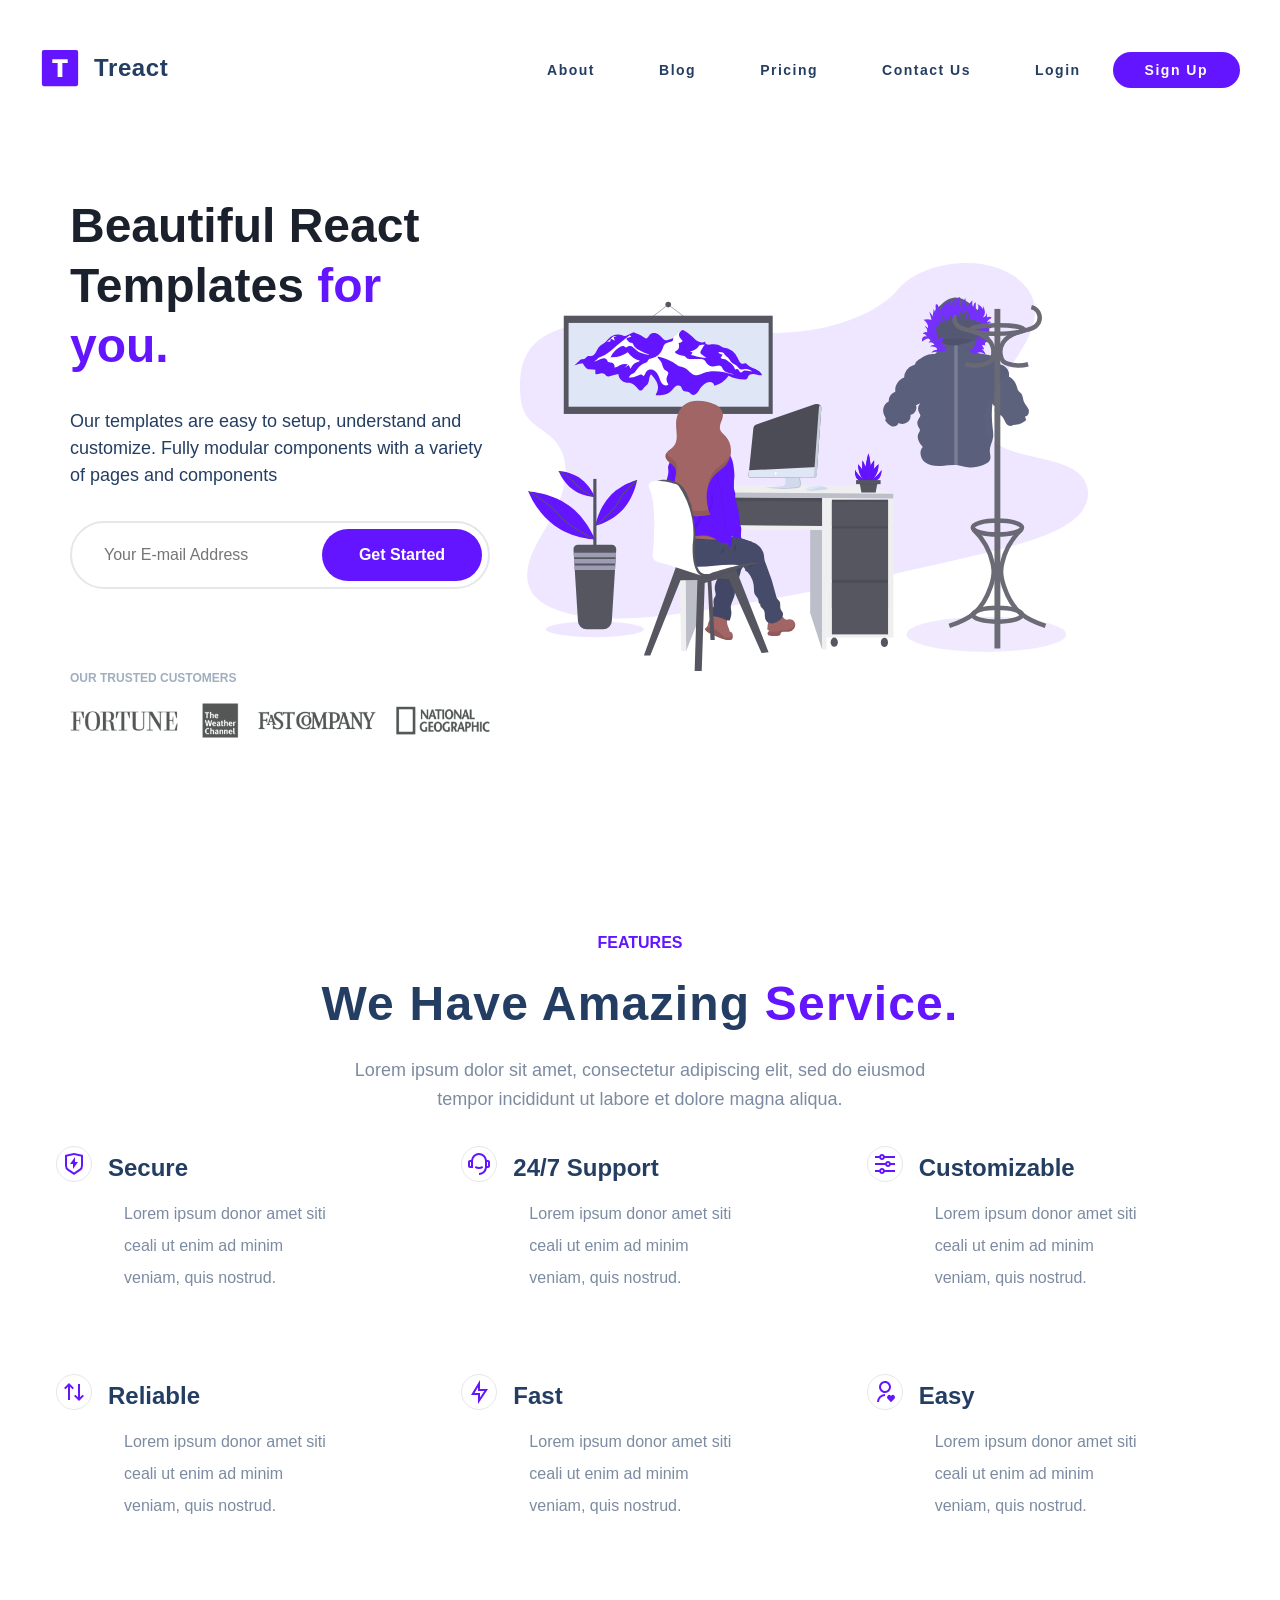
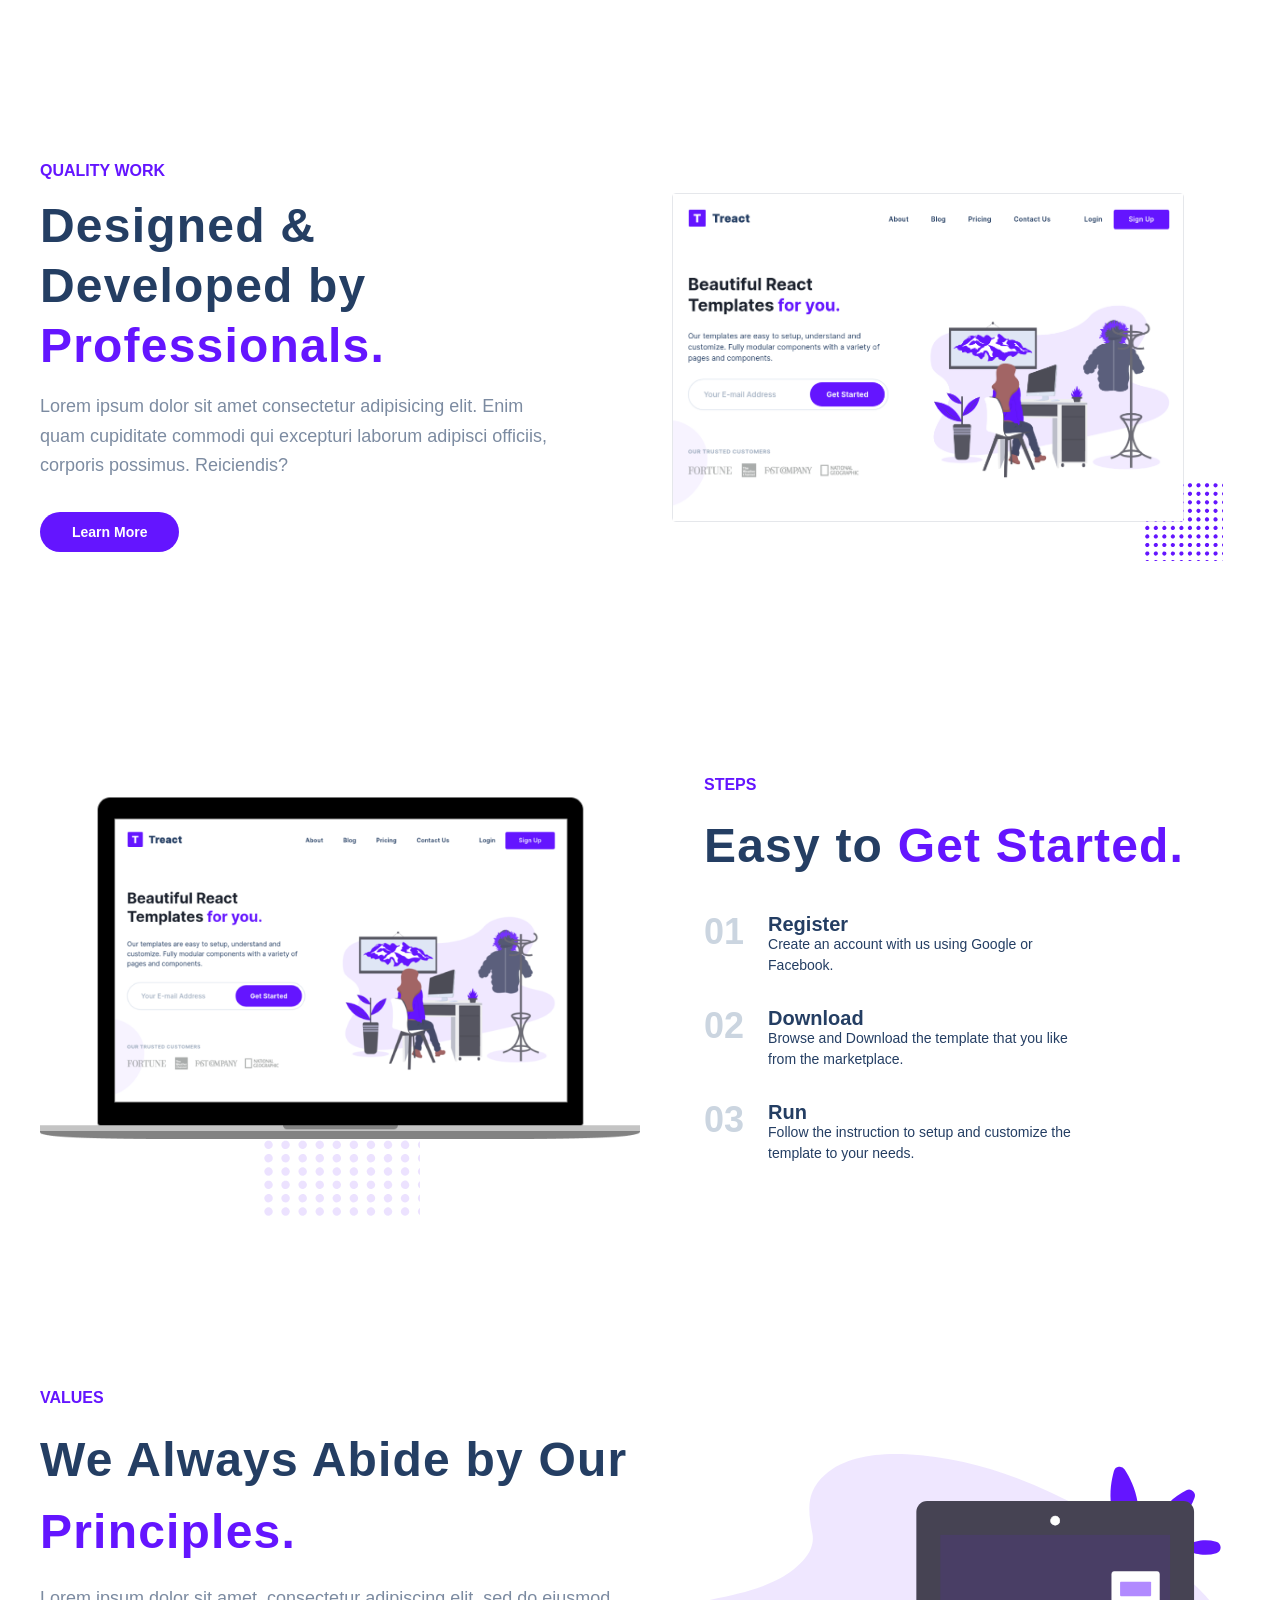
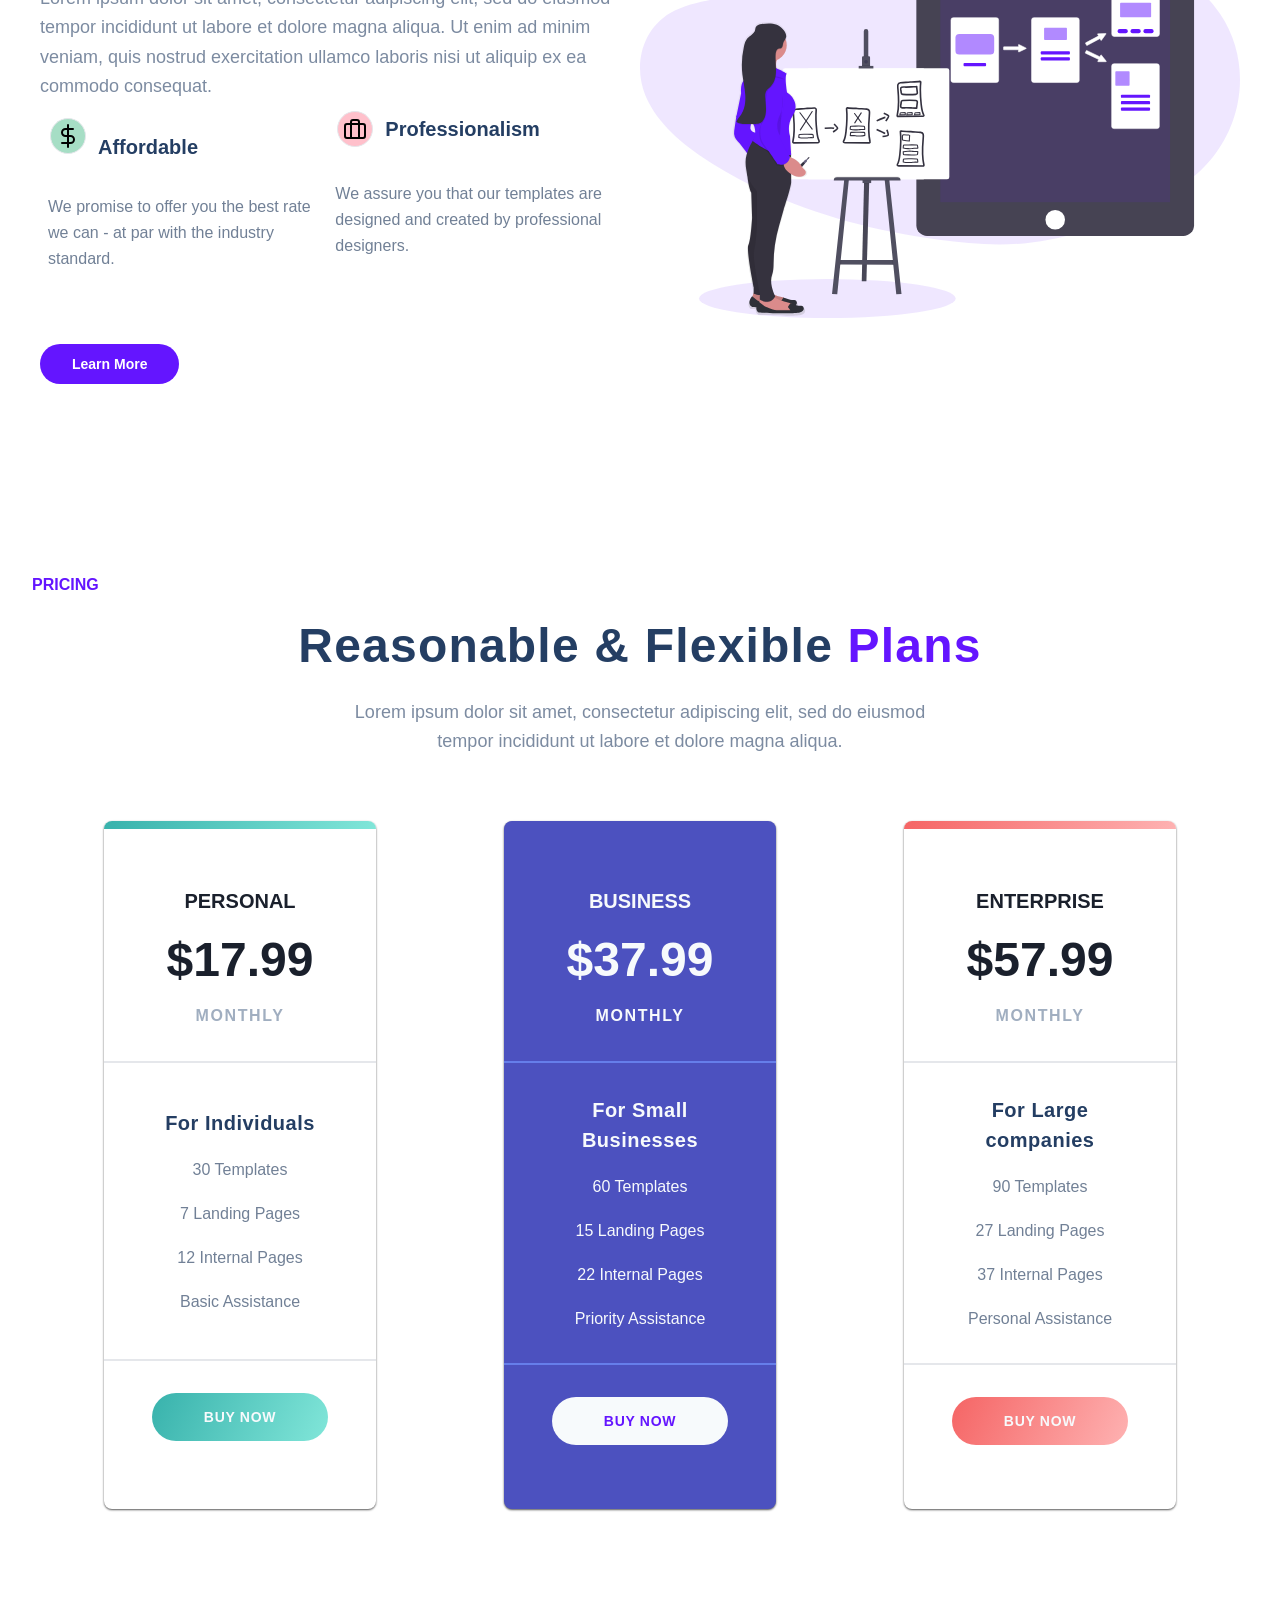
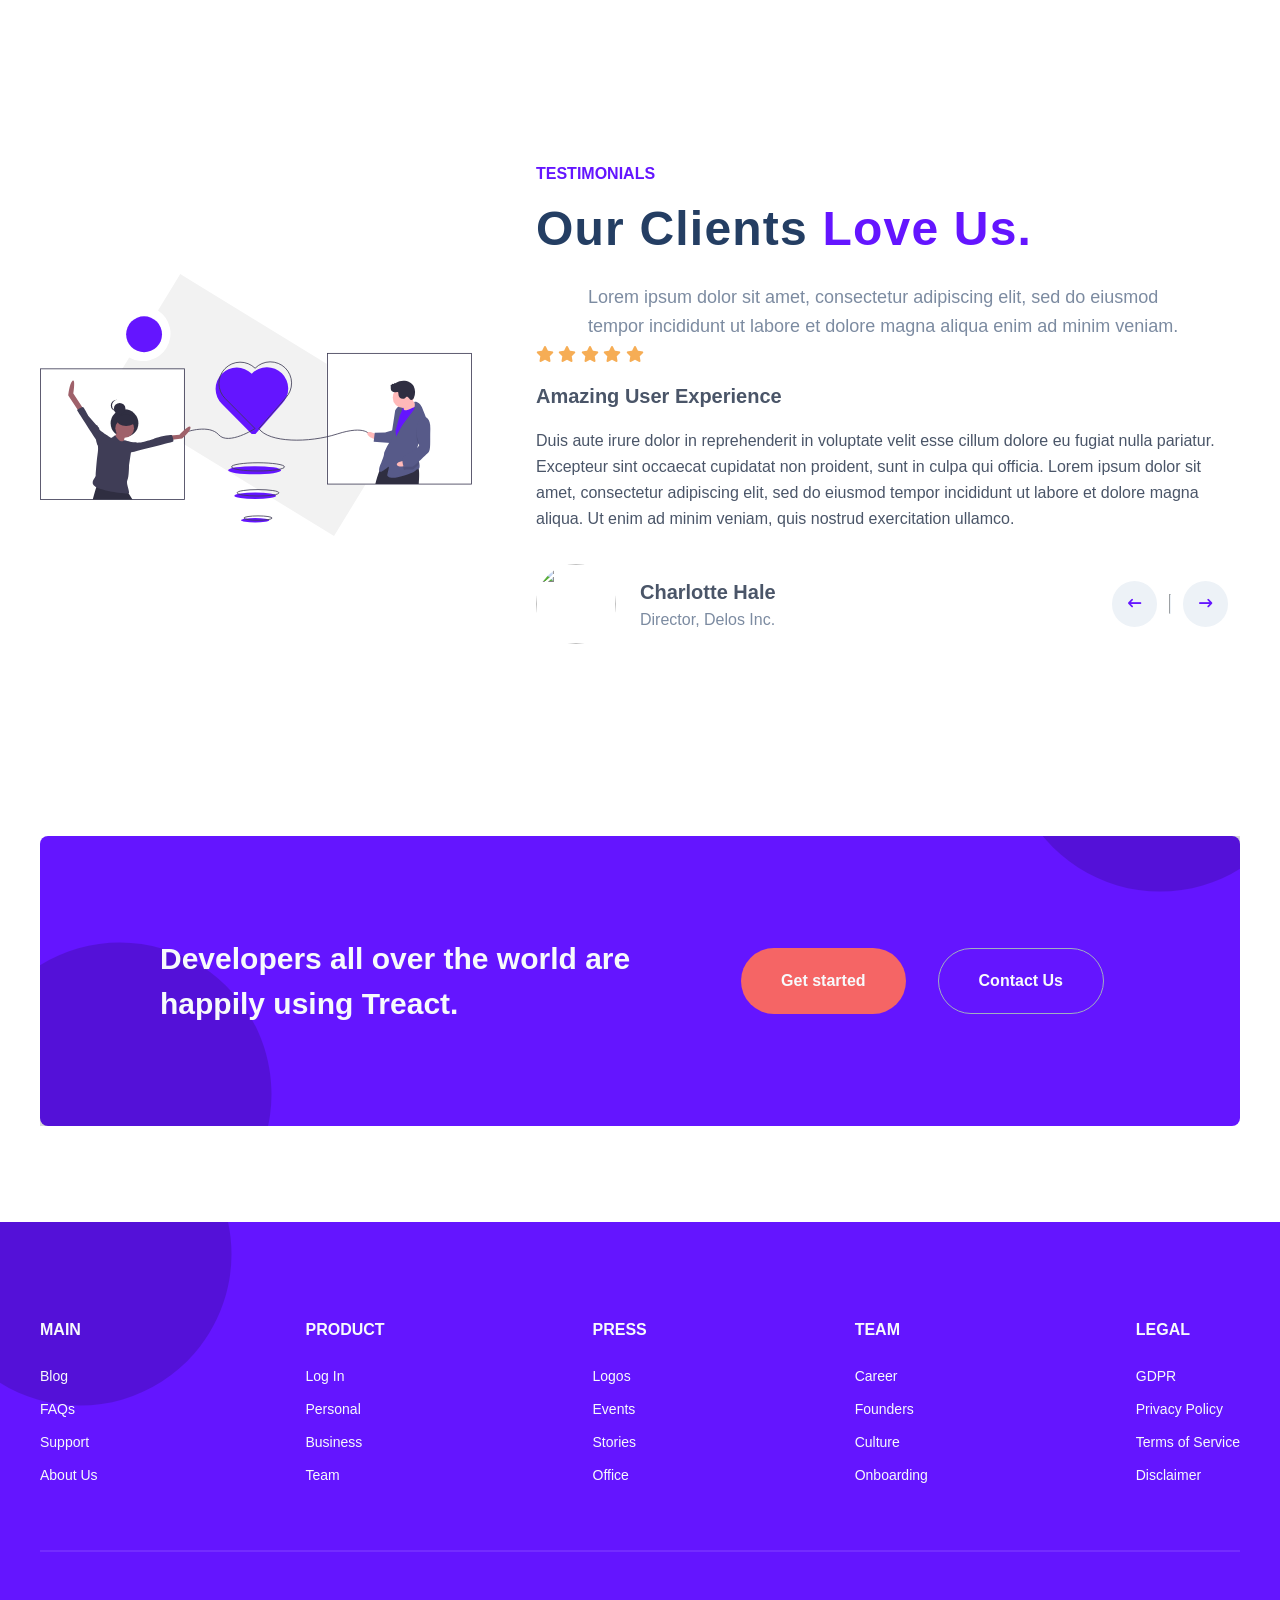
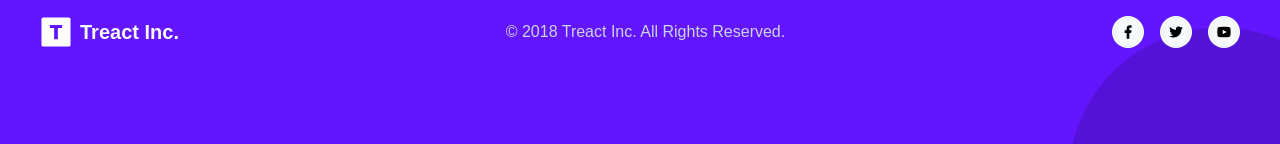
==== commit 41c428f7: "uploading project" ====
--- a/index-test.html
+++ b/index-test.html
@@ -1,7 +1,6 @@
 <!DOCTYPE html>
 <html lang="en">
 <head>
-    <!-- <script src="https://kit.fontawesome.com/c29aec6c69.js" crossorigin="anonymous"></script> -->
     <meta charset="UTF-8">
     <meta name="viewport" content="width=device-width, initial-scale=1.0">
     <title>Treact</title>
@@ -20,15 +19,13 @@
                     <div class="nav__logo--title">Treact</div>
                 </div>
                 <ul class="nav__links">
-                    <li><a href="#" class="nav__link">About</a></li>
-                    <li><a href="#" class="nav__link">Blog</a></li>
-                    <li><a href="#" class="nav__link">Pricing</a></li>
-                    <li><a href="#" class="nav__link">Contact Us</a></li>
-                    <li><a href="#" class="nav__link">Login</a></li>
+                    <li><a href="#features" class="nav__link">About</a></li>
+                    <li><a href="#values" class="nav__link">Blog</a></li>
+                    <li><a href="#pricing" class="nav__link">Pricing</a></li>
+                    <li><a href="#start" class="nav__link">Contact Us</a></li>
+                    <li><a href="login.html" class="nav__link">Login</a></li>       <!-- Removing the hash '#' tag allows it to move to another page instead of within the same page -->
                     <li><a href="sign-up.html" class="nav__link nav__link--primary">Sign Up</a></li>
                 </ul>
-                <!-- this button works with the url link above with the 'https' -->
-                <!-- <button class="btn__menu" id="menu" onclick="openMenu()"><i class="fa-solid fa-bars-staggered"></i></button> -->
                  <div class="btn__menu menu__X" id="menu" onclick="openMenu()">
                     <i class="fa-solid fa-bars-staggered"></i>
                  </div>
@@ -92,11 +89,9 @@
             </div>
         </div>
     </header>
-    <!-- this is the feature section of the website -->
-    <section>
-
-    </section>
+    
     <main>
+        <!-- this is the features section of the website -->
         <section id="features">
             <div class="container">
                 <div class="row__narrow">
@@ -197,6 +192,7 @@
                 </div>
             </div>
         </section>
+        <!-- this is the quality section of the website -->
         <section id="quality">
             <div class="container">
                 <div class="row">
@@ -222,6 +218,7 @@
                 </div>
             </div>
         </section>
+        <!-- this is the steps section of the website -->
         <section id="steps">
             <div class="container">
                 <div class="row">
@@ -248,7 +245,7 @@
                                 -8.5 -8.6 -20.7 -11.9 -31 -8.5 Z">
                                 </path>
                             </defs>
-                            <!-- Repeat the line 10 time with vertical spacing -->
+                            <!-- Repeats the line 10 time with vertical spacing -->
                             <g fill="rgba(100, 21, 255, 0.15)">
                                 <use href="#line-of-balls" transform="translate(0, 0)"></use>
                                 <use href="#line-of-balls" transform="translate(0, 100)"></use>
@@ -302,6 +299,7 @@
                 </div>
             </div>
         </section>
+        <!-- this is the values section of the website -->
         <section id="values">
             <div class="container">
                 <div class="row">
@@ -357,6 +355,7 @@
                 </div>
             </div>
         </section>
+        <!-- this is the pricing section of the website -->
         <section id="pricing">
 			<div class="container">
 				<div class="row__narrow">
@@ -370,8 +369,6 @@
 					<div class="section__para feature__pricing--para">
 						Lorem ipsum dolor sit amet, consectetur adipiscing elit, sed do eiusmod tempor incididunt ut labore et dolore magna aliqua.
                     </div>
-                    
-                
                     <div class="row">
 					    <div class="plans">
 						    <div class="plan">
@@ -403,7 +400,6 @@
 								</div>
                             
 						    </div>
-
 						    <div class="plan plan__middle--blue">
 							    <div class="plan__stripe"></div>
 							    <div class="plan__top">
@@ -465,6 +461,7 @@
 				</div>
 			</div>
 		</section>
+        <!-- this is the testimonials section of the website -->
         <section id="testimonials">
             <div class="container">
                 <div class="row">
@@ -522,6 +519,7 @@
                 </div>
             </div>
         </section>
+        <!-- this is the start section of the website -->
         <section id="start">
             <div class="container">
                 <div class="row">
@@ -556,6 +554,7 @@
             </div>
         </section>
     </main>
+    <!-- this is the footer section of the website -->
     <footer>
         <svg viewBox="0 0 600 600" class="footer__blob--1">
             <g transform="translate(300, 300)">
@@ -642,9 +641,7 @@
                         </a>
                     </div>
                 </div>
-            
         </div> 
     </footer>
-    
 </body>
 </html>
--- a/style-test.css
+++ b/style-test.css
@@ -165,6 +165,7 @@
     font-weight: bold;
     transition: all 300ms ease;
     cursor: pointer;
+    cursor: no-drop;
 }
 
 /* this class is for the border to work on the drop down menu */
@@ -186,7 +187,7 @@
     position: absolute;
     background-color: #242424;
     top: 0;
-    left: 85%;
+    left: 50%;
     right: 7px;
     bottom: 0;
     z-index: 100;
@@ -350,6 +351,7 @@
     font-weight: 700;
     font-size: 16px;
     transition: all 300ms ease;
+    cursor: no-drop;
 }
 
 .header__customers--title {
@@ -695,7 +697,11 @@
 	background-color: white;
 	padding: 2rem;
 	text-align: center;
-	color: rgb(26, 32, 44);	
+	color: rgb(26, 32, 44);
+    box-shadow: rgba(0, 0, 0, 0) 0px 0px 0px 0px,
+                rgba(0, 0, 0, 0) 0px 0px 0px 0px,
+                rgba(0, 0, 0, 0.1) 0px 1px 3px 0px,
+                rgba(0, 0, 0, 0.6) 0px 1px 2px 0px;	
 }
 	
 /* this is to change the color of the middle card */
@@ -850,6 +856,7 @@
 	font-size: 0.875rem;
 	text-transform: uppercase;
 	letter-spacing: 0.05em;
+    cursor: no-drop;
 }
 
 /*
@@ -963,6 +970,7 @@
     border-radius: 50%;
     margin: 0 12px;
     transition: all 300ms ease;
+    cursor: no-drop;
 }
 
 .divider {
@@ -1140,6 +1148,22 @@
     cursor: pointer;
 }
 
+.footer__column--link::after {
+    content: "";
+    position: absolute;
+    left: 0;
+    bottom: -6px;
+    height: 2px;
+    width: 100%;
+    background: #ffff;
+    transition: all 300ms ease;
+    opacity: 0;
+}
+
+.footer__column--link:hover::after {
+    opacity: 1;
+}
+
 .footer__column {
     margin-top: 48px;
     display: flex;
@@ -1253,12 +1277,12 @@
         padding-right: 0px;
     }
 
-    .header__customers--title 
+    .header__customers--title, 
     .header__img--wrapper {
         margin-top: 48px;
     }
 
-    .header__description
+    .header__description,
     .header__img--wrapper {
         width: 100%;
         max-width: 512px;
@@ -1371,12 +1395,18 @@
         max-width: 384px;
     }
 
-    #quality .row 
+    .values__list {
+        margin-left: auto;
+        margin-right: auto;
+        flex-direction: column;
+    }
+
+    #quality .row, 
     #values .row{
         flex-direction: column-reverse;
     }
 
-    #steps .row 
+    #steps .row, 
     #testimonials .row {
         flex-direction: column;
     }
@@ -1386,14 +1416,14 @@
     }
 
     .quality__description, .quality__img--wrapper,
-    .steps__description, .steps__img--wrapper
-    .values__description, .values__img
+    .steps__description, .steps__img--wrapper,
+    .values__description, .values__img,
     .testimonials__description, .testimonial__img {
         width: 100%;
         max-width: 448px;
     }
 
-    .quality__description, .steps__description
+    .quality__description, .steps__description,
     .values__description, .testimonials__description {
         padding: 0;
         margin-top: 64px;
@@ -1423,7 +1453,7 @@
         line-height: 1.5;
     }
 
-    .footer__copyright
+    .footer__copyright,
     .footer__socials {
         margin-top: 32px;
     }
@@ -1542,6 +1572,11 @@
         margin-top: 32px;
     }
 
+    .testimonial__img {
+        height: 64px;
+        width: 64px;
+    }
+
     .start__container {
         padding: 80px 0;
     }
